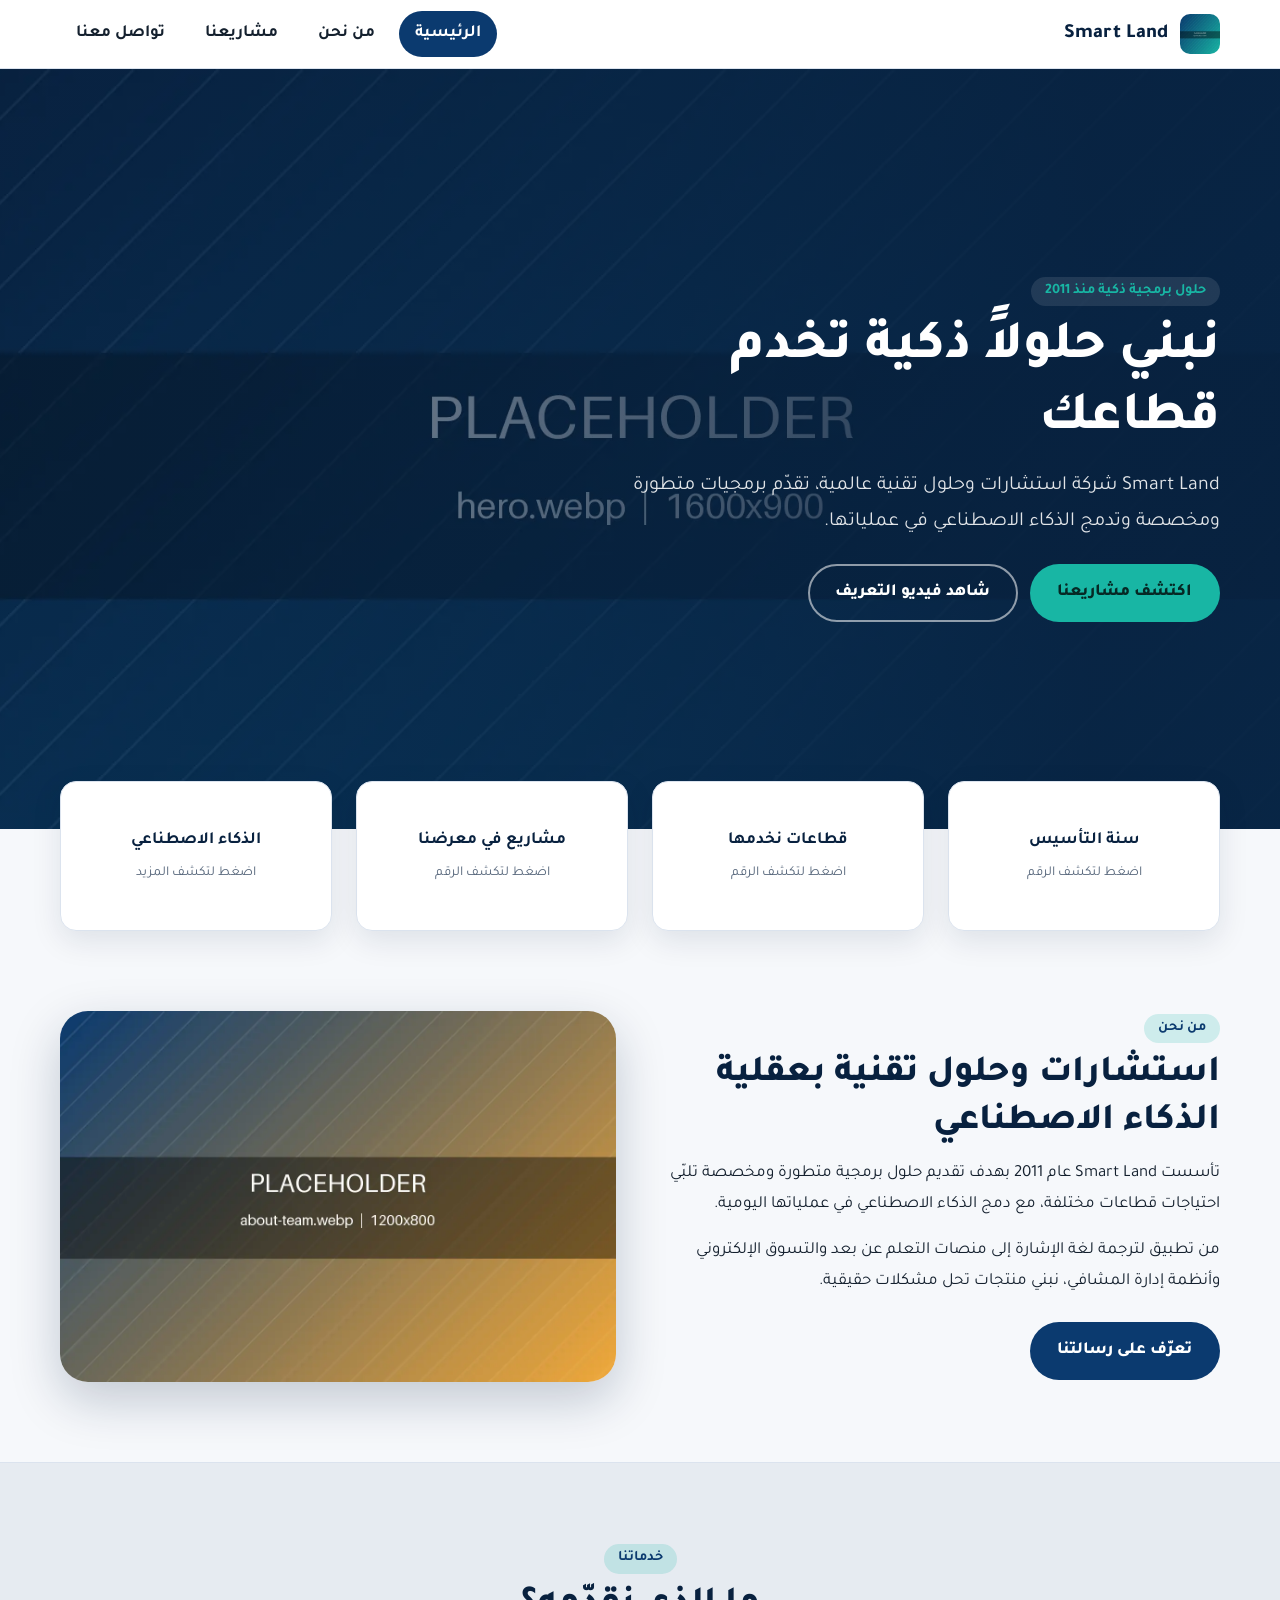
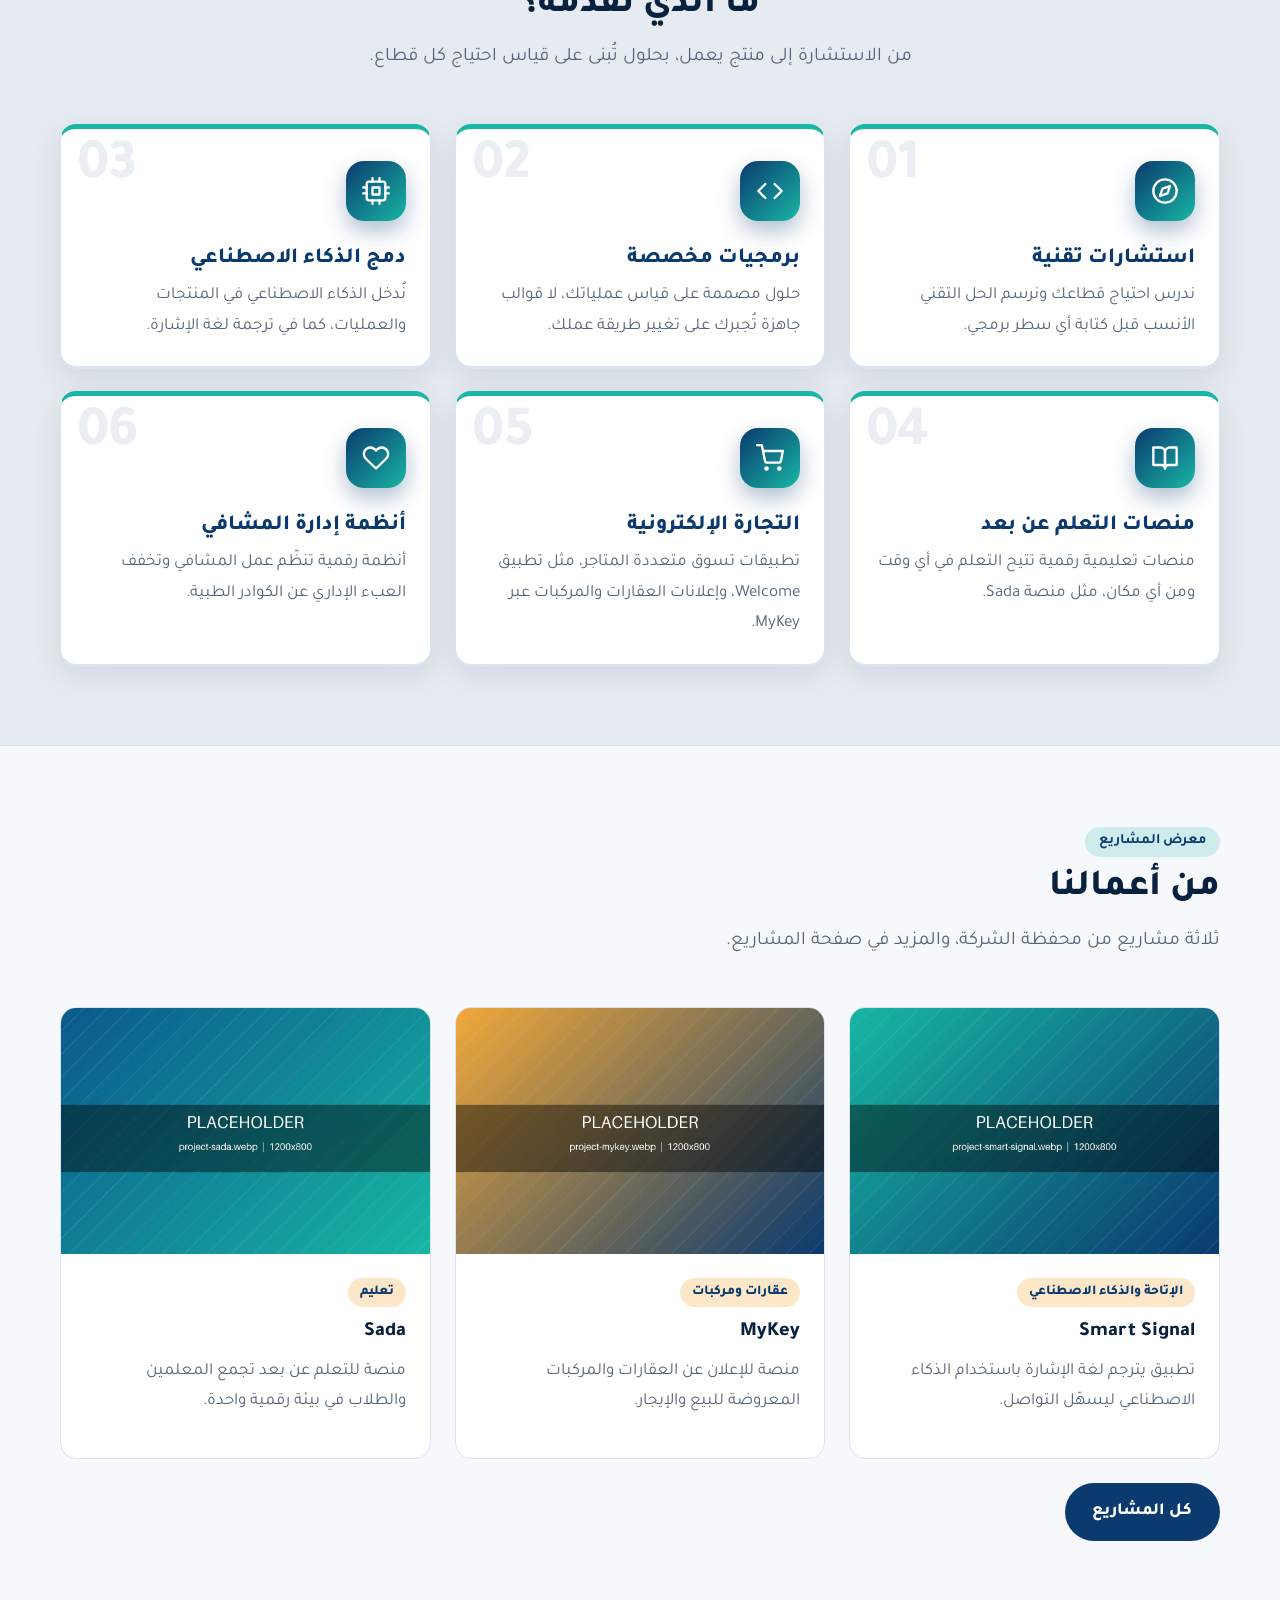
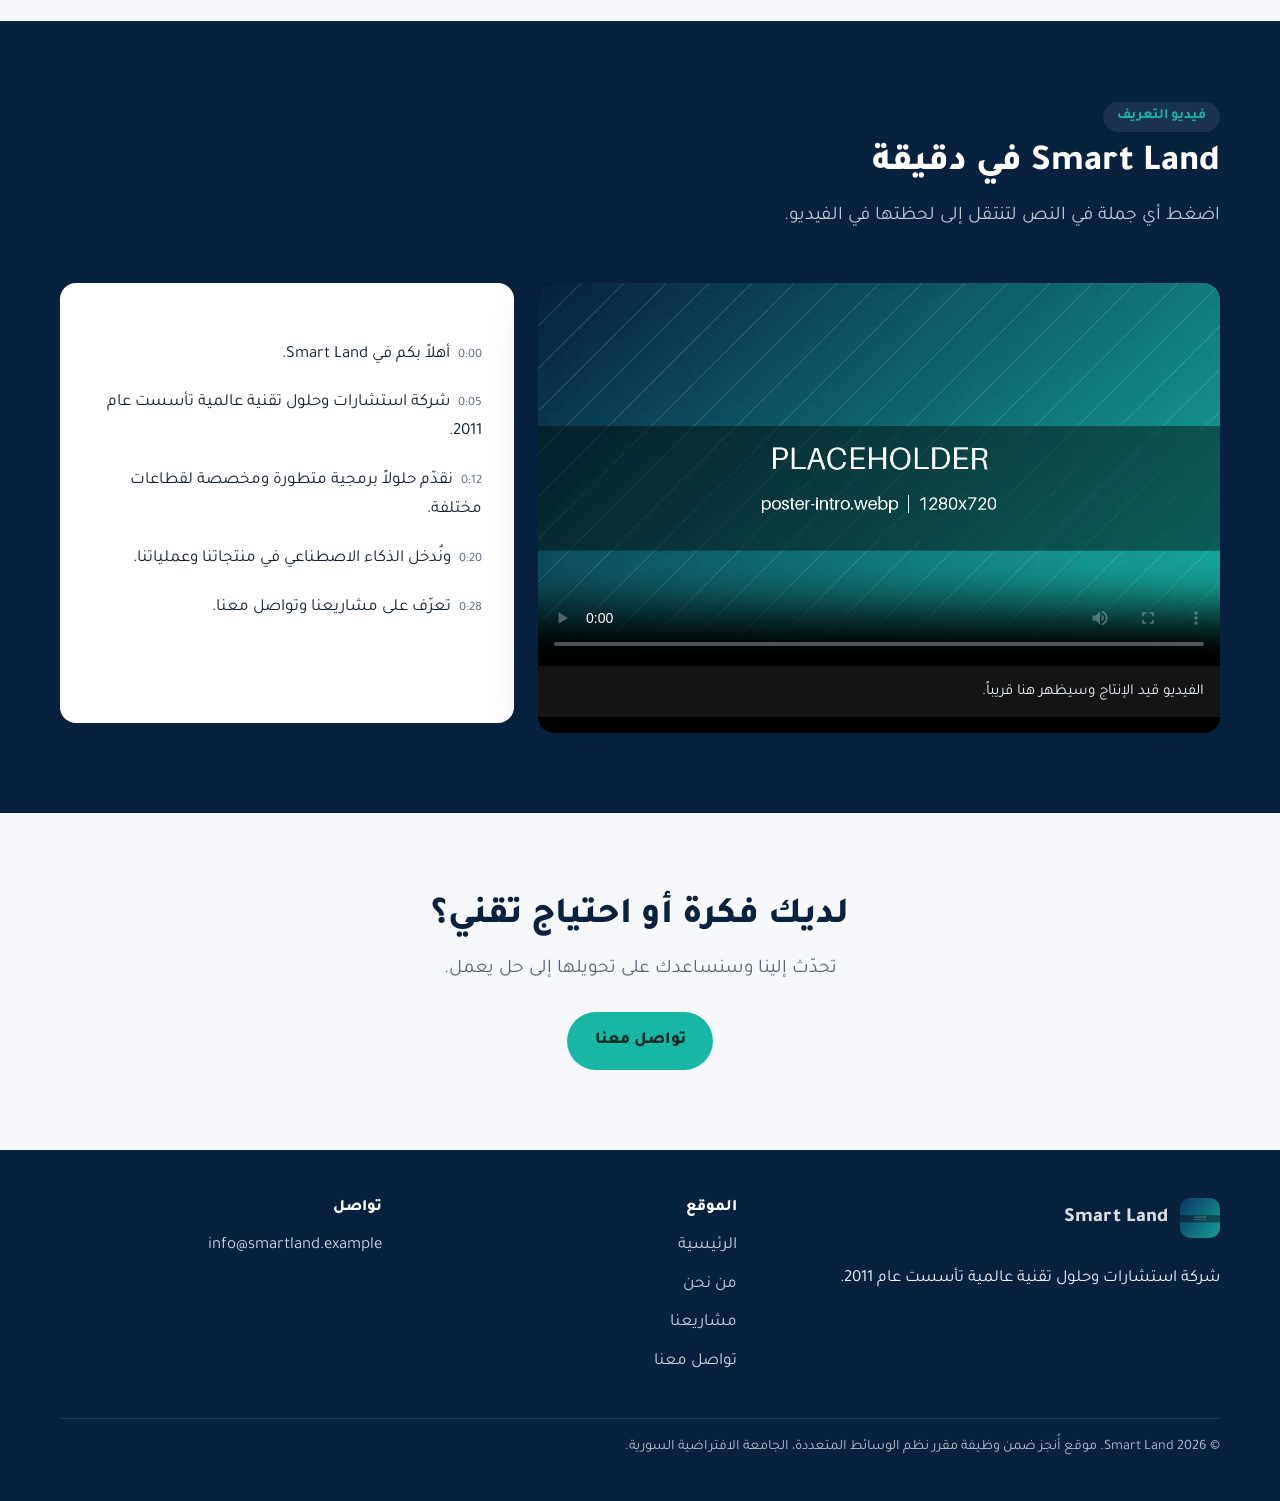
==== index.html @ 10cc29fd "tokens" ====
<!doctype html>
<html lang="ar" dir="rtl">
<head>
  <meta charset="utf-8">
  <meta name="viewport" content="width=device-width, initial-scale=1">
  <title>Smart Land | حلول برمجية ذكية</title>
  <meta name="description" content="Smart Land شركة استشارات وحلول تقنية عالمية تأسست عام 2011، تقدّم برمجيات مخصصة وتدمج الذكاء الاصطناعي في عملياتها.">
  <link rel="icon" type="image/webp" href="assets/images/favicon.webp">
  <link rel="preconnect" href="https://fonts.googleapis.com">
  <link rel="preconnect" href="https://fonts.gstatic.com" crossorigin>
  <link rel="stylesheet" href="https://fonts.googleapis.com/css2?family=Tajawal:wght@400;500;700;800&display=swap">
  <link rel="stylesheet" href="css/tokens.css">
  <link rel="stylesheet" href="css/base.css">
  <link rel="stylesheet" href="css/components.css">
  <script>document.documentElement.classList.add("js");</script>
  <!-- TODO[R1]: بعد الاستضافة أضف og:url (اختياري) بالرابط المطلق -->
</head>
<body>
  <!-- أيقونات (sprite) -->
  <svg width="0" height="0" style="position:absolute" aria-hidden="true" focusable="false">
    <symbol id="i-cpu" viewBox="0 0 24 24"><rect x="4" y="4" width="16" height="16" rx="2"/><rect x="9" y="9" width="6" height="6"/><path d="M9 1v3M15 1v3M9 20v3M15 20v3M20 9h3M20 14h3M1 9h3M1 14h3"/></symbol>
    <symbol id="i-code" viewBox="0 0 24 24"><polyline points="16 18 22 12 16 6"/><polyline points="8 6 2 12 8 18"/></symbol>
    <symbol id="i-heart" viewBox="0 0 24 24"><path d="M20.8 4.6a5.5 5.5 0 0 0-7.8 0L12 5.7l-1-1.1a5.5 5.5 0 0 0-7.8 7.8l1 1.1L12 21l7.8-7.5 1-1.1a5.5 5.5 0 0 0 0-7.8z"/></symbol>
    <symbol id="i-cart" viewBox="0 0 24 24"><circle cx="9" cy="21" r="1"/><circle cx="20" cy="21" r="1"/><path d="M1 1h4l2.7 13.4a2 2 0 0 0 2 1.6h9.7a2 2 0 0 0 2-1.6L23 6H6"/></symbol>
    <symbol id="i-book" viewBox="0 0 24 24"><path d="M2 3h6a4 4 0 0 1 4 4v14a3 3 0 0 0-3-3H2z"/><path d="M22 3h-6a4 4 0 0 0-4 4v14a3 3 0 0 1 3-3h7z"/></symbol>
    <symbol id="i-compass" viewBox="0 0 24 24"><circle cx="12" cy="12" r="10"/><polygon points="16.24 7.76 14.12 14.12 7.76 16.24 9.88 9.88 16.24 7.76"/></symbol>
  </svg>

  <a class="skip-link" href="#main">انتقل إلى المحتوى</a>

  <header class="site-header">
    <div class="container">
      <a class="brand" href="index.html">
        <img src="assets/images/logo-main.webp" width="40" height="40" alt="شعار Smart Land">
        <span>Smart Land</span>
      </a>
      <button class="nav-toggle" aria-expanded="false" aria-controls="site-nav" aria-label="القائمة">
        <span></span><span></span><span></span>
      </button>
      <nav class="nav" id="site-nav" aria-label="التنقل الرئيسي">
        <a href="index.html" aria-current="page">الرئيسية</a>
        <a href="about.html">من نحن</a>
        <a href="projects.html">مشاريعنا</a>
        <a href="contact.html">تواصل معنا</a>
      </nav>
    </div>
  </header>

  <main id="main">
    <!-- ========== الواجهة الرئيسية ========== -->
    <section class="hero">
      <!-- TODO[R4]: استبدل hero.webp بصورة معالجة (1600×900، ≤250KB) -->
      <img class="hero__bg" src="assets/images/hero.webp" width="1600" height="900" alt="" fetchpriority="high">
      <div class="container">
        <span class="eyebrow">حلول برمجية ذكية منذ 2011</span>
        <h1>نبني حلولاً ذكية تخدم قطاعك</h1>
        <p>Smart Land شركة استشارات وحلول تقنية عالمية، تقدّم برمجيات متطورة ومخصصة وتدمج الذكاء الاصطناعي في عملياتها.</p>
        <div class="btn-row">
          <a class="btn btn--primary" href="projects.html">اكتشف مشاريعنا</a>
          <a class="btn btn--ghost" href="#intro-video">شاهد فيديو التعريف</a>
        </div>
      </div>
    </section>

    <!-- ========== إحصاءات سريعة (كلها من نص الوظيفة) ========== -->
    <div class="container">
      <div class="stats reveal">
        <!-- كل مربع زر: الوجه الأمامي يعرض العنوان، والخلفي يعرض النتيجة. الضغط يقلبه (js/main.js + css/components.css) -->
        <button class="stat" type="button" aria-pressed="false">
          <span class="stat__inner">
            <span class="stat__face stat__face--front">
              <span class="stat__label">سنة التأسيس</span>
              <span class="stat__hint">اضغط لتكشف الرقم</span>
            </span>
            <span class="stat__face stat__face--back">
              <strong class="stat__value">2011</strong>
              <span class="stat__label">سنة التأسيس</span>
            </span>
          </span>
        </button>
        <button class="stat" type="button" aria-pressed="false">
          <span class="stat__inner">
            <span class="stat__face stat__face--front">
              <span class="stat__label">قطاعات نخدمها</span>
              <span class="stat__hint">اضغط لتكشف الرقم</span>
            </span>
            <span class="stat__face stat__face--back">
              <strong class="stat__value">5</strong>
              <span class="stat__label">قطاعات نخدمها</span>
            </span>
          </span>
        </button>
        <button class="stat" type="button" aria-pressed="false">
          <span class="stat__inner">
            <span class="stat__face stat__face--front">
              <span class="stat__label">مشاريع في معرضنا</span>
              <span class="stat__hint">اضغط لتكشف الرقم</span>
            </span>
            <span class="stat__face stat__face--back">
              <strong class="stat__value">5</strong>
              <span class="stat__label">مشاريع في معرضنا</span>
            </span>
          </span>
        </button>
        <button class="stat" type="button" aria-pressed="false">
          <span class="stat__inner">
            <span class="stat__face stat__face--front">
              <span class="stat__label">الذكاء الاصطناعي</span>
              <span class="stat__hint">اضغط لتكشف المزيد</span>
            </span>
            <span class="stat__face stat__face--back">
              <strong class="stat__value">AI</strong>
              <span class="stat__label">مدمج في عملياتنا</span>
            </span>
          </span>
        </button>
      </div>
    </div>

    <!-- ========== من نحن (مختصر) ========== -->
    <section class="section">
      <div class="container split">
        <div class="reveal">
          <span class="eyebrow">من نحن</span>
          <h2>استشارات وحلول تقنية بعقلية الذكاء الاصطناعي</h2>
          <!-- TODO[R7]: أعد صياغة الفقرة بنص موثَّق (يمكن توليده بالذكاء الاصطناعي مع تسجيله في docs/ai-log.md) -->
          <p>تأسست Smart Land عام 2011 بهدف تقديم حلول برمجية متطورة ومخصصة تلبّي احتياجات قطاعات مختلفة، مع دمج الذكاء الاصطناعي في عملياتها اليومية.</p>
          <p>من تطبيق لترجمة لغة الإشارة إلى منصات التعلم عن بعد والتسوق الإلكتروني وأنظمة إدارة المشافي، نبني منتجات تحل مشكلات حقيقية.</p>
          <div class="btn-row"><a class="btn btn--dark" href="about.html">تعرّف على رسالتنا</a></div>
        </div>
        <!-- TODO[R4]: صورة معالجة تعبّر عن الشركة والفريق -->
        <img class="reveal" src="assets/images/about-team.webp" width="1200" height="800" loading="lazy" alt="فريق Smart Land أثناء العمل على حلول برمجية">
      </div>
    </section>

    <!-- ========== الخدمات ========== -->
    <section class="section section--cards">
      <div class="container">
        <div class="section-head section-head--center reveal">
          <span class="eyebrow">خدماتنا</span>
          <h2>ما الذي نقدّمه؟</h2>
          <p class="lead">من الاستشارة إلى منتج يعمل، بحلول تُبنى على قياس احتياج كل قطاع.</p>
        </div>
        <!-- TODO[R7]: راجع نصوص الخدمات وأضف تفاصيل موثَّقة -->
        <div class="grid">
          <article class="card reveal">
            <span class="icon"><svg aria-hidden="true"><use href="#i-compass"/></svg></span>
            <h3>استشارات تقنية</h3>
            <p>ندرس احتياج قطاعك ونرسم الحل التقني الأنسب قبل كتابة أي سطر برمجي.</p>
          </article>
          <article class="card reveal">
            <span class="icon"><svg aria-hidden="true"><use href="#i-code"/></svg></span>
            <h3>برمجيات مخصصة</h3>
            <p>حلول مصممة على قياس عملياتك، لا قوالب جاهزة تُجبرك على تغيير طريقة عملك.</p>
          </article>
          <article class="card reveal">
            <span class="icon"><svg aria-hidden="true"><use href="#i-cpu"/></svg></span>
            <h3>دمج الذكاء الاصطناعي</h3>
            <p>نُدخل الذكاء الاصطناعي في المنتجات والعمليات، كما في ترجمة لغة الإشارة.</p>
          </article>
          <article class="card reveal">
            <span class="icon"><svg aria-hidden="true"><use href="#i-book"/></svg></span>
            <h3>منصات التعلم عن بعد</h3>
            <p>منصات تعليمية رقمية تتيح التعلم في أي وقت ومن أي مكان، مثل منصة Sada.</p>
          </article>
          <article class="card reveal">
            <span class="icon"><svg aria-hidden="true"><use href="#i-cart"/></svg></span>
            <h3>التجارة الإلكترونية</h3>
            <p>تطبيقات تسوق متعددة المتاجر، مثل تطبيق Welcome، وإعلانات العقارات والمركبات عبر MyKey.</p>
          </article>
          <article class="card reveal">
            <span class="icon"><svg aria-hidden="true"><use href="#i-heart"/></svg></span>
            <h3>أنظمة إدارة المشافي</h3>
            <p>أنظمة رقمية تنظّم عمل المشافي وتخفف العبء الإداري عن الكوادر الطبية.</p>
          </article>
        </div>
      </div>
    </section>

    <!-- ========== مشاريع مختارة ========== -->
    <section class="section">
      <div class="container">
        <div class="section-head reveal">
          <span class="eyebrow">معرض المشاريع</span>
          <h2>من أعمالنا</h2>
          <p class="lead">ثلاثة مشاريع من محفظة الشركة، والمزيد في صفحة المشاريع.</p>
        </div>
        <div class="grid">
          <!-- TODO[R4]: صور المشاريع الثلاث (نفس الأسماء، WEBP) -->
          <article class="project reveal">
            <img src="assets/images/project-smart-signal.webp" width="1200" height="800" loading="lazy" alt="واجهة تطبيق Smart Signal لترجمة لغة الإشارة">
            <div class="project__body">
              <span class="tag">الإتاحة والذكاء الاصطناعي</span>
              <h3>Smart Signal</h3>
              <p>تطبيق يترجم لغة الإشارة باستخدام الذكاء الاصطناعي ليسهّل التواصل.</p>
            </div>
          </article>
          <article class="project reveal">
            <img src="assets/images/project-mykey.webp" width="1200" height="800" loading="lazy" alt="واجهة منصة MyKey للإعلان عن العقارات والمركبات">
            <div class="project__body">
              <span class="tag">عقارات ومركبات</span>
              <h3>MyKey</h3>
              <p>منصة للإعلان عن العقارات والمركبات المعروضة للبيع والإيجار.</p>
            </div>
          </article>
          <article class="project reveal">
            <img src="assets/images/project-sada.webp" width="1200" height="800" loading="lazy" alt="واجهة منصة Sada للتعلم عن بعد">
            <div class="project__body">
              <span class="tag">تعليم</span>
              <h3>Sada</h3>
              <p>منصة للتعلم عن بعد تجمع المعلمين والطلاب في بيئة رقمية واحدة.</p>
            </div>
          </article>
        </div>
        <div class="btn-row"><a class="btn btn--dark" href="projects.html">كل المشاريع</a></div>
      </div>
    </section>

    <!-- ========== فيديو التعريف + نص متزامن ========== -->
    <section class="section section--dark" id="intro-video">
      <div class="container">
        <div class="section-head reveal">
          <span class="eyebrow">فيديو التعريف</span>
          <h2>Smart Land في دقيقة</h2>
          <p class="lead">اضغط أي جملة في النص لتنتقل إلى لحظتها في الفيديو.</p>
        </div>
        <!-- TODO[R5]: assets/video/intro.mp4 + assets/video/intro.ar.vtt + poster-intro.webp -->
        <div class="video-block" data-video-block>
          <div class="video-player">
            <video controls preload="metadata" playsinline poster="assets/images/poster-intro.webp">
              <source src="assets/video/intro.mp4" type="video/mp4">
              <track kind="subtitles" src="assets/video/intro.ar.vtt" srclang="ar" label="العربية" default>
              متصفحك لا يدعم تشغيل الفيديو.
            </video>
            <p class="video-fallback" hidden>الفيديو قيد الإنتاج وسيظهر هنا قريباً.</p>
          </div>
          <aside class="transcript" aria-label="النص المرافق للفيديو">
            <h3>النص المرافق</h3>
            <ol data-transcript><li><button type="button" disabled>سيظهر النص هنا مع تشغيل الفيديو.</button></li></ol>
          </aside>
        </div>
      </div>
    </section>

    <!-- ========== دعوة للتواصل ========== -->
    <section class="section cta">
      <div class="container reveal">
        <h2>لديك فكرة أو احتياج تقني؟</h2>
        <p class="lead">تحدّث إلينا وسنساعدك على تحويلها إلى حل يعمل.</p>
        <div class="btn-row"><a class="btn btn--primary" href="contact.html">تواصل معنا</a></div>
      </div>
    </section>
  </main>

  <footer class="site-footer">
    <div class="container">
      <div class="footer-grid">
        <div>
          <a class="brand" href="index.html"><img src="assets/images/logo-main.webp" width="40" height="40" alt="" ><span>Smart Land</span></a>
          <p>شركة استشارات وحلول تقنية عالمية تأسست عام 2011.</p>
        </div>
        <nav aria-label="روابط التذييل">
          <h3>الموقع</h3>
          <ul>
            <li><a href="index.html">الرئيسية</a></li>
            <li><a href="about.html">من نحن</a></li>
            <li><a href="projects.html">مشاريعنا</a></li>
            <li><a href="contact.html">تواصل معنا</a></li>
          </ul>
        </nav>
        <div>
          <h3>تواصل</h3>
          <!-- TODO[R7]: ضع بيانات التواصل الرسمية للشركة بدل القيمة المؤقتة -->
          <ul><li><a href="mailto:info@smartland.example">info@smartland.example</a></li></ul>
        </div>
      </div>
      <p class="footer-note">© <span data-year>2026</span> Smart Land. موقع أُنجز ضمن وظيفة مقرر نظم الوسائط المتعددة، الجامعة الافتراضية السورية.</p>
    </div>
  </footer>

  <script src="js/main.js" defer></script>
  <script src="js/video-sync.js" defer></script>
</body>
</html>
---- css/tokens.css ----
/* ==========================================================================
   tokens.css — هوية Smart Land (المتغيرات فقط)
   TODO[R3]: استبدل القيم أدناه بقيم دليل الهوية المعتمد. لا تغيّر أسماء المتغيرات.
   باقي ملفات CSS تقرأ من هنا فقط، فتغيير هذا الملف يغيّر مظهر الموقع كله.
   ========================================================================== */

:root {
  /* الألوان (قيم مؤقتة حتى اعتماد الهوية) */
  --color-primary: #0b3a6f;
  --color-primary-contrast: #ffffff;
  --color-accent: #18b6a4;
  --color-accent-contrast: #062925;
  --color-highlight: #f2a93b;

  --color-bg: #f6f8fb;
  --color-surface: #ffffff;
  --color-dark: #08213f;
  --color-dark-contrast: #eaf1fa;

  --color-text: #14202e;
  --color-text-muted: #55657a;
  --color-border: #dbe3ee;

  /* الخطوط (Tajawal تُحمَّل من Google Fonts في رأس كل صفحة) */
  --font-body: "Tajawal", "Segoe UI", Tahoma, Arial, sans-serif;
  --font-display: "Tajawal", "Segoe UI", Tahoma, Arial, sans-serif;

  /* الأشكال */
  --radius-sm: 8px;
  --radius: 16px;
  --radius-lg: 28px;
  --shadow: 0 10px 30px rgba(8, 33, 63, 0.10);
  --shadow-strong: 0 18px 50px rgba(8, 33, 63, 0.22);

  /* المسافات والعرض */
  --space-1: 0.25rem;
  --space-2: 0.5rem;
  --space-3: 0.75rem;
  --space-4: 1rem;
  --space-5: 1.5rem;
  --space-6: 2rem;
  --space-7: 3rem;
  --space-8: 5rem;
  --container: 1160px;
  --gutter: 20px;

  /* الحركة */
  --ease: cubic-bezier(0.2, 0.7, 0.2, 1);
  --dur: 0.5s;
}
---- css/base.css ----
/* base.css — إعادة ضبط، طباعة، تخطيط عام (RTL أولاً) */

*,
*::before,
*::after {
  box-sizing: border-box;
}

html {
  -webkit-text-size-adjust: 100%;
  scroll-behavior: smooth;
  scroll-padding-top: 84px; /* ارتفاع الهيدر الثابت */
}

body {
  margin: 0;
  font-family: var(--font-body);
  font-size: 1.0625rem;
  line-height: 1.8;
  color: var(--color-text);
  background: var(--color-bg);
  text-rendering: optimizeLegibility;
}

img,
video {
  display: block;
  max-width: 100%;
  height: auto;
}

h1,
h2,
h3,
h4 {
  margin: 0 0 var(--space-3);
  font-family: var(--font-display);
  font-weight: 800;
  line-height: 1.3;
  color: var(--color-dark);
}

h1 { font-size: clamp(2rem, 5vw, 3.4rem); }
h2 { font-size: clamp(1.6rem, 3.4vw, 2.3rem); }
h3 { font-size: 1.25rem; }

p { margin: 0 0 var(--space-4); }

a {
  color: var(--color-primary);
  text-decoration-thickness: 1px;
  text-underline-offset: 3px;
}

ul,
ol { margin: 0; padding: 0; list-style: none; }

button,
input,
textarea,
select { font: inherit; color: inherit; }

:focus-visible {
  outline: 3px solid var(--color-highlight);
  outline-offset: 3px;
  border-radius: 4px;
}

.container {
  width: min(100% - 2 * var(--gutter), var(--container));
  margin-inline: auto;
}

.section { padding-block: var(--space-8); }
.section--alt { background: var(--color-surface); }
.section--dark {
  background: var(--color-dark);
  color: var(--color-dark-contrast);
}
.section--dark h2,
.section--dark h3 { color: #fff; }

.section-head {
  max-width: 680px;
  margin-bottom: var(--space-7);
}
.section-head--center { margin-inline: auto; text-align: center; }

.eyebrow {
  display: inline-block;
  margin-bottom: var(--space-2);
  padding: 2px 14px;
  font-size: 0.9rem;
  font-weight: 700;
  color: var(--color-primary);
  background: color-mix(in srgb, var(--color-accent) 18%, transparent);
  border-radius: 999px;
}
.section--dark .eyebrow { color: var(--color-accent); background: rgba(255, 255, 255, 0.08); }

.lead { font-size: 1.2rem; color: var(--color-text-muted); }
.section--dark .lead { color: color-mix(in srgb, var(--color-dark-contrast) 80%, transparent); }

.visually-hidden {
  position: absolute !important;
  width: 1px;
  height: 1px;
  margin: -1px;
  padding: 0;
  overflow: hidden;
  clip: rect(0, 0, 0, 0);
  white-space: nowrap;
  border: 0;
}

.skip-link {
  position: absolute;
  inset-block-start: -60px;
  inset-inline-start: var(--gutter);
  z-index: 200;
  padding: var(--space-2) var(--space-4);
  color: #fff;
  background: var(--color-primary);
  border-radius: var(--radius-sm);
}
.skip-link:focus { inset-block-start: var(--space-3); }

/* ظهور تدريجي عند التمرير (يُفعَّل بالجافاسكربت فقط، فلا يختفي المحتوى بدونها) */
.js .reveal {
  opacity: 0;
  transform: translateY(24px);
  transition: opacity var(--dur) var(--ease), transform var(--dur) var(--ease);
}
.js .reveal.is-visible { opacity: 1; transform: none; }

@media (prefers-reduced-motion: reduce) {
  html { scroll-behavior: auto; }
  .js .reveal { opacity: 1; transform: none; transition: none; }
  * { animation-duration: 0.01ms !important; transition-duration: 0.01ms !important; }
}
---- css/components.css ----
/* components.css — مكوّنات الواجهة. لا ألوان صريحة هنا: كلها من tokens.css */

/* ---------- الهيدر والتنقل ---------- */
.site-header {
  position: sticky;
  inset-block-start: 0;
  z-index: 100;
  background: color-mix(in srgb, var(--color-surface) 92%, transparent);
  backdrop-filter: blur(10px);
  border-block-end: 1px solid var(--color-border);
}
.site-header .container {
  display: flex;
  align-items: center;
  justify-content: space-between;
  gap: var(--space-4);
  min-height: 68px;
}
.brand {
  display: inline-flex;
  align-items: center;
  gap: var(--space-3);
  font-weight: 800;
  font-size: 1.25rem;
  color: var(--color-dark);
  text-decoration: none;
}
.brand img { width: 40px; height: 40px; border-radius: 10px; }

.nav-toggle {
  display: none;
  padding: var(--space-2) var(--space-3);
  background: none;
  border: 1px solid var(--color-border);
  border-radius: var(--radius-sm);
  cursor: pointer;
}
.nav-toggle span {
  display: block;
  width: 22px;
  height: 2px;
  margin-block: 5px;
  background: var(--color-dark);
}
.nav { display: flex; align-items: center; gap: var(--space-2); }
.nav a {
  padding: var(--space-2) var(--space-4);
  font-weight: 700;
  color: var(--color-text);
  text-decoration: none;
  border-radius: 999px;
  transition: background 0.2s, color 0.2s;
}
.nav a:hover { background: color-mix(in srgb, var(--color-accent) 16%, transparent); }
.nav a[aria-current="page"] { color: var(--color-primary-contrast); background: var(--color-primary); }

@media (max-width: 820px) {
  .nav-toggle { display: block; }
  .nav {
    position: absolute;
    inset-inline: 0;
    inset-block-start: 100%;
    flex-direction: column;
    align-items: stretch;
    padding: var(--space-3) var(--gutter) var(--space-5);
    background: var(--color-surface);
    border-block-end: 1px solid var(--color-border);
    box-shadow: var(--shadow);
    display: none;
  }
  .nav.is-open { display: flex; }
  .nav a { padding: var(--space-3) var(--space-4); }
}

/* ---------- الأزرار ---------- */
.btn {
  display: inline-flex;
  align-items: center;
  justify-content: center;
  gap: var(--space-2);
  padding: 0.75rem 1.6rem;
  font-weight: 800;
  text-decoration: none;
  border: 2px solid transparent;
  border-radius: 999px;
  cursor: pointer;
  transition: transform 0.2s var(--ease), box-shadow 0.2s, background 0.2s;
}
.btn:hover { transform: translateY(-2px); box-shadow: var(--shadow); }
.btn--primary { color: var(--color-accent-contrast); background: var(--color-accent); }
.btn--ghost { color: #fff; border-color: rgba(255, 255, 255, 0.55); background: transparent; }
.btn--ghost:hover { background: rgba(255, 255, 255, 0.12); }
.btn--dark { color: var(--color-primary-contrast); background: var(--color-primary); }
.btn-row { display: flex; flex-wrap: wrap; gap: var(--space-3); margin-block-start: var(--space-5); }

/* ---------- الواجهة الرئيسية (hero) ---------- */
.hero {
  position: relative;
  display: grid;
  align-items: center;
  min-height: min(88vh, 760px);
  color: #fff;
  background: var(--color-dark);
  overflow: hidden;
  isolation: isolate;
}
.hero__bg {
  position: absolute;
  inset: 0;
  z-index: -2;
  width: 100%;
  height: 100%;
  object-fit: cover;
}
.hero::after {
  content: "";
  position: absolute;
  inset: 0;
  z-index: -1;
  background: linear-gradient(
    270deg,
    color-mix(in srgb, var(--color-dark) 92%, transparent) 15%,
    color-mix(in srgb, var(--color-dark) 45%, transparent) 100%
  );
}
.hero .container { padding-block: var(--space-8); }
.hero h1 { max-width: 16ch; color: #fff; }
.hero p { max-width: 54ch; font-size: 1.25rem; color: color-mix(in srgb, #fff 88%, transparent); }
.hero .eyebrow { color: var(--color-accent); background: rgba(255, 255, 255, 0.1); }

.page-hero {
  padding-block: var(--space-8) var(--space-7);
  color: #fff;
  background: linear-gradient(135deg, var(--color-dark), var(--color-primary));
}
.page-hero h1 { color: #fff; margin-bottom: var(--space-3); }
.page-hero p { max-width: 60ch; margin: 0; font-size: 1.2rem; color: color-mix(in srgb, #fff 85%, transparent); }

/* ---------- الإحصاءات ---------- */
.stats {
  display: grid;
  grid-template-columns: repeat(auto-fit, minmax(200px, 1fr));
  gap: var(--space-5);
  margin-block-start: calc(var(--space-7) * -1);
  position: relative;
  z-index: 2;
}
/* المربع = زر. perspective هنا تعطي عمقاً ثلاثي الأبعاد للقلب */
.stat {
  display: block;
  padding: 0;
  font: inherit;
  text-align: center;
  color: inherit;
  background: none;
  border: 0;
  border-radius: var(--radius);
  cursor: pointer;
  perspective: 900px;
}
/* هذا العنصر هو الذي يدور (الكلاس flip-diagonal-2-tl يُضاف عليه من main.js) */
.stat__inner {
  position: relative;
  display: block;
  min-height: 150px;
  transform-style: preserve-3d;
}
.stat__face {
  position: absolute;
  inset: 0;
  display: flex;
  flex-direction: column;
  align-items: center;
  justify-content: center;
  gap: var(--space-1);
  padding: var(--space-4);
  background: var(--color-surface);
  border: 1px solid var(--color-border);
  border-radius: var(--radius);
  box-shadow: var(--shadow);
  -webkit-backface-visibility: hidden;
          backface-visibility: hidden;
}
/* الوجه الخلفي مقلوب مسبقاً حول المحور نفسه، فيظهر مستقيماً بعد القلب */
.stat__face--back {
  color: var(--color-primary-contrast);
  background: var(--color-primary);
  border-color: var(--color-primary);
  -webkit-transform: rotate3d(-1, 1, 0, 180deg);
          transform: rotate3d(-1, 1, 0, 180deg);
}
.stat__label { font-weight: 700; color: var(--color-dark); }
.stat__hint { font-size: 0.85rem; color: var(--color-text-muted); }
.stat__value {
  font-size: 2.6rem;
  line-height: 1.2;
  color: var(--color-primary-contrast);
}
.stat__face--back .stat__label { color: color-mix(in srgb, var(--color-primary-contrast) 85%, transparent); }
.stat:hover .stat__face--front { border-color: var(--color-accent); }

/* ----------------------------------------------
 * انيمشن القلب: Animista (flip-diagonal-2-tl)
 * Licensed under FreeBSD License. http://animista.net/license
 * ---------------------------------------------- */
.flip-diagonal-2-tl {
	-webkit-animation: flip-diagonal-2-tl 0.4s cubic-bezier(0.455, 0.030, 0.515, 0.955) both;
	        animation: flip-diagonal-2-tl 0.4s cubic-bezier(0.455, 0.030, 0.515, 0.955) both;
}
@-webkit-keyframes flip-diagonal-2-tl {
  0% {
    -webkit-transform: rotate3d(-1, 1, 0, 0deg);
            transform: rotate3d(-1, 1, 0, 0deg);
  }
  100% {
    -webkit-transform: rotate3d(-1, 1, 0, -180deg);
            transform: rotate3d(-1, 1, 0, -180deg);
  }
}
@keyframes flip-diagonal-2-tl {
  0% {
    -webkit-transform: rotate3d(-1, 1, 0, 0deg);
            transform: rotate3d(-1, 1, 0, 0deg);
  }
  100% {
    -webkit-transform: rotate3d(-1, 1, 0, -180deg);
            transform: rotate3d(-1, 1, 0, -180deg);
  }
}

/* القلب العكسي (إضافتنا): يعيد المربع إلى وجهه الأمامي عند الضغط مرة ثانية */
.flip-diagonal-2-tl-back {
	-webkit-animation: flip-diagonal-2-tl-back 0.4s cubic-bezier(0.455, 0.030, 0.515, 0.955) both;
	        animation: flip-diagonal-2-tl-back 0.4s cubic-bezier(0.455, 0.030, 0.515, 0.955) both;
}
@-webkit-keyframes flip-diagonal-2-tl-back {
  0% {
    -webkit-transform: rotate3d(-1, 1, 0, -180deg);
            transform: rotate3d(-1, 1, 0, -180deg);
  }
  100% {
    -webkit-transform: rotate3d(-1, 1, 0, 0deg);
            transform: rotate3d(-1, 1, 0, 0deg);
  }
}
@keyframes flip-diagonal-2-tl-back {
  0% {
    -webkit-transform: rotate3d(-1, 1, 0, -180deg);
            transform: rotate3d(-1, 1, 0, -180deg);
  }
  100% {
    -webkit-transform: rotate3d(-1, 1, 0, 0deg);
            transform: rotate3d(-1, 1, 0, 0deg);
  }
}

/* ---------- البطاقات ---------- */
.grid {
  display: grid;
  grid-template-columns: repeat(auto-fill, minmax(280px, 1fr));
  gap: var(--space-5);
}
.card {
  display: flex;
  flex-direction: column;
  padding: var(--space-5);
  background: var(--color-surface);
  border: 1px solid var(--color-border);
  border-radius: var(--radius);
  transition: transform 0.25s var(--ease), box-shadow 0.25s;
}
.card:hover { transform: translateY(-4px); box-shadow: var(--shadow); }
.card p { margin: 0; color: var(--color-text-muted); }
.card h2,
.project__body h2 { font-size: 1.35rem; }
.section--alt .card { background: var(--color-bg); }

.icon {
  display: grid;
  place-items: center;
  width: 52px;
  height: 52px;
  margin-bottom: var(--space-4);
  color: var(--color-primary);
  background: color-mix(in srgb, var(--color-accent) 20%, transparent);
  border-radius: 14px;
}
.icon svg {
  width: 26px;
  height: 26px;
  fill: none;
  stroke: currentColor;
  stroke-width: 2;
  stroke-linecap: round;
  stroke-linejoin: round;
}

.split {
  display: grid;
  grid-template-columns: 1fr 1fr;
  gap: var(--space-7);
  align-items: center;
}
.split img { width: 100%; border-radius: var(--radius-lg); box-shadow: var(--shadow-strong); }
@media (max-width: 820px) { .split { grid-template-columns: 1fr; gap: var(--space-5); } }

.steps { counter-reset: step; display: grid; gap: var(--space-4); }
.steps li {
  counter-increment: step;
  display: grid;
  grid-template-columns: 48px 1fr;
  gap: var(--space-4);
  align-items: start;
}
.steps li::before {
  content: counter(step);
  display: grid;
  place-items: center;
  width: 48px;
  height: 48px;
  font-weight: 800;
  color: var(--color-primary-contrast);
  background: var(--color-primary);
  border-radius: 50%;
}
.steps strong { display: block; color: var(--color-dark); }

/* ---------- المشاريع ---------- */
.filters { display: flex; flex-wrap: wrap; gap: var(--space-2); margin-bottom: var(--space-6); }
.filter-btn {
  padding: var(--space-2) var(--space-4);
  font-weight: 700;
  background: var(--color-surface);
  border: 1px solid var(--color-border);
  border-radius: 999px;
  cursor: pointer;
}
.filter-btn[aria-pressed="true"] {
  color: var(--color-primary-contrast);
  background: var(--color-primary);
  border-color: var(--color-primary);
}

.project {
  display: flex;
  flex-direction: column;
  overflow: hidden;
  background: var(--color-surface);
  border: 1px solid var(--color-border);
  border-radius: var(--radius);
  transition: transform 0.25s var(--ease), box-shadow 0.25s;
}
.project:hover { transform: translateY(-4px); box-shadow: var(--shadow-strong); }
.project[hidden] { display: none; }
.project > img { width: 100%; aspect-ratio: 3 / 2; object-fit: cover; }
.project__media {
  position: relative;
  padding: 0;
  border: 0;
  background: none;
  cursor: zoom-in;
  overflow: hidden;
}
.project__media img {
  width: 100%;
  aspect-ratio: 3 / 2;
  object-fit: cover;
  transition: transform 0.6s var(--ease);
}
.project:hover .project__media img { transform: scale(1.06); }
.project__body { display: flex; flex: 1; flex-direction: column; padding: var(--space-5); }
.project__body p { color: var(--color-text-muted); }
.tag {
  align-self: flex-start;
  margin-bottom: var(--space-3);
  padding: 2px 12px;
  font-size: 0.85rem;
  font-weight: 800;
  color: var(--color-primary);
  background: color-mix(in srgb, var(--color-highlight) 28%, transparent);
  border-radius: 999px;
}

/* ---------- الفيديو + النص المتزامن ---------- */
.video-block {
  display: grid;
  grid-template-columns: 1.5fr 1fr;
  gap: var(--space-5);
  align-items: stretch;
}
@media (max-width: 900px) { .video-block { grid-template-columns: 1fr; } }

.video-player {
  position: relative;
  overflow: hidden;
  background: #000;
  border-radius: var(--radius);
  box-shadow: var(--shadow-strong);
}
.video-player video { width: 100%; aspect-ratio: 16 / 9; background: #000; }
.video-fallback {
  padding: var(--space-3) var(--space-4);
  font-size: 0.95rem;
  color: var(--color-dark-contrast);
  background: rgba(255, 255, 255, 0.08);
}
.video-fallback[hidden] { display: none; }

.transcript {
  display: flex;
  flex-direction: column;
  min-height: 0;
  max-height: 440px;
  padding: var(--space-4);
  color: var(--color-text);
  background: var(--color-surface);
  border-radius: var(--radius);
}
.transcript h3 { margin-bottom: var(--space-3); font-size: 1.05rem; }
.transcript ol {
  position: relative; /* كي تحسب offsetTop داخل القائمة نفسها (video-sync.js) */
  flex: 1;
  min-height: 0;
  overflow-y: auto;
  display: grid;
  align-content: start;
  gap: var(--space-1);
}
.transcript button {
  display: block;
  width: 100%;
  padding: var(--space-2) var(--space-3);
  text-align: start;
  line-height: 1.7;
  background: none;
  border: 0;
  border-inline-start: 4px solid transparent;
  border-radius: var(--radius-sm);
  cursor: pointer;
  transition: background 0.2s;
}
.transcript button:hover { background: var(--color-bg); }
.transcript .is-active button {
  font-weight: 800;
  background: color-mix(in srgb, var(--color-accent) 18%, transparent);
  border-inline-start-color: var(--color-accent);
}
.transcript time { margin-inline-end: var(--space-2); font-size: 0.8rem; color: var(--color-text-muted); }

/* ---------- Lightbox ---------- */
dialog.lightbox {
  width: min(94vw, 1100px);
  max-height: 92vh;
  padding: 0;
  overflow: hidden;
  color: #fff;
  background: var(--color-dark);
  border: 0;
  border-radius: var(--radius);
}
dialog.lightbox::backdrop { background: rgba(4, 12, 24, 0.82); }
dialog.lightbox img { width: 100%; max-height: 80vh; object-fit: contain; }
dialog.lightbox p { margin: 0; padding: var(--space-3) var(--space-5); }
.lightbox__close {
  position: absolute;
  inset-block-start: var(--space-3);
  inset-inline-end: var(--space-3);
  width: 42px;
  height: 42px;
  font-size: 1.5rem;
  line-height: 1;
  color: #fff;
  background: rgba(0, 0, 0, 0.55);
  border: 0;
  border-radius: 50%;
  cursor: pointer;
}

/* ---------- التواصل ---------- */
.contact-grid { display: grid; grid-template-columns: 1fr 1.2fr; gap: var(--space-6); align-items: start; }
@media (max-width: 820px) { .contact-grid { grid-template-columns: 1fr; } }
.contact-list { display: grid; gap: var(--space-4); }
.contact-list li { display: flex; gap: var(--space-4); align-items: flex-start; }
.contact-list .icon { flex: none; margin: 0; }
.contact-list strong { display: block; color: var(--color-dark); }

.form { display: grid; gap: var(--space-4); padding: var(--space-6); background: var(--color-surface); border: 1px solid var(--color-border); border-radius: var(--radius); box-shadow: var(--shadow); }
.form label { display: grid; gap: var(--space-2); font-weight: 700; }
.form input,
.form textarea {
  padding: 0.75rem 1rem;
  background: var(--color-bg);
  border: 1px solid var(--color-border);
  border-radius: var(--radius-sm);
}
.form input:focus,
.form textarea:focus { outline: 3px solid color-mix(in srgb, var(--color-accent) 50%, transparent); border-color: var(--color-accent); }
.form textarea { min-height: 150px; resize: vertical; }

/* ---------- دعوة للتواصل + التذييل ---------- */
.cta { text-align: center; }
.cta p { max-width: 52ch; margin-inline: auto; }
.cta .btn-row { justify-content: center; }

.site-footer {
  padding-block: var(--space-7) var(--space-5);
  color: var(--color-dark-contrast);
  background: var(--color-dark);
}
.site-footer .brand { color: #fff; }
.footer-grid { display: grid; grid-template-columns: 1.4fr 1fr 1fr; gap: var(--space-6); }
@media (max-width: 820px) { .footer-grid { grid-template-columns: 1fr; } }
.site-footer h3 { font-size: 1rem; color: #fff; }
.site-footer .brand + p { margin-block-start: var(--space-3); }
.site-footer a { color: var(--color-dark-contrast); text-decoration: none; opacity: 0.85; }
.site-footer a:hover { opacity: 1; text-decoration: underline; }
.site-footer li { margin-bottom: var(--space-2); }
.footer-note {
  margin-block-start: var(--space-6);
  padding-block-start: var(--space-4);
  font-size: 0.9rem;
  border-block-start: 1px solid rgba(255, 255, 255, 0.14);
  opacity: 0.75;
}

/* ============================================================
   بطاقات الأقسام (الخدمات في الرئيسية، الرسالة في من نحن، قصص النجاح
   في المشاريع) — بطاقات فاتحة بشريط ملوّن وأيقونة متدرّجة، وتمتلئ
   بلون الهوية عند المرور. تُفعَّل بإضافة .section--cards إلى القسم.
   كل الألوان من tokens.css فقط.
   ============================================================ */
/* شريط بلون أغمق قليلاً من الصفحة ليفصل القسم عمّا قبله وبعده وتبرز البطاقات البيضاء */
.section--cards {
  background: color-mix(in srgb, var(--color-primary) 7%, var(--color-bg));
  border-block: 1px solid var(--color-border);
}
.section--cards .grid { counter-reset: cardnum; }

.section--cards .card {
  position: relative;
  isolation: isolate;
  overflow: hidden;
  counter-increment: cardnum;
  padding: var(--space-6) var(--space-5) var(--space-5);
  background: var(--color-surface);
  border-color: var(--color-border);
  border-block-start: 5px solid var(--color-accent);
  box-shadow: 0 2px 0 var(--color-border), var(--shadow);
  transition:
    opacity var(--dur) var(--ease),
    transform 0.35s var(--ease),
    box-shadow 0.35s var(--ease),
    border-color 0.35s var(--ease);
}
.section--cards .card:hover {
  transform: translateY(-8px);
  border-color: var(--color-primary);
  box-shadow: var(--shadow-strong);
}

.section--cards .card h2,
.section--cards .card h3 {
  margin: 0 0 var(--space-2);
  font-size: 1.35rem;
  color: var(--color-primary);
  transition: color 0.35s var(--ease);
}
.section--cards .card p {
  line-height: 1.8;
  transition: color 0.35s var(--ease);
}

/* رقم الخدمة كعلامة مائية في الزاوية */
.section--cards .card::after {
  content: counter(cardnum, decimal-leading-zero);
  position: absolute;
  inset-block-start: var(--space-3);
  inset-inline-end: var(--space-4);
  font-size: 3.6rem;
  font-weight: 800;
  line-height: 1;
  letter-spacing: -0.02em;
  color: var(--color-primary);
  opacity: 0.08;
  pointer-events: none;
  transition: color 0.35s var(--ease), opacity 0.35s var(--ease);
}

/* طبقة التعبئة التي تظهر عند المرور */
.section--cards .card::before {
  content: "";
  position: absolute;
  inset: 0;
  z-index: -1;
  background:
    radial-gradient(420px 220px at 100% 0%, color-mix(in srgb, var(--color-accent) 45%, transparent), transparent 70%),
    linear-gradient(160deg, var(--color-primary), var(--color-dark));
  opacity: 0;
  transition: opacity 0.4s var(--ease);
}

.section--cards .icon {
  width: 60px;
  height: 60px;
  margin-bottom: var(--space-5);
  border-radius: 18px;
  color: #fff;
  background: linear-gradient(135deg, var(--color-primary), var(--color-accent));
  box-shadow: 0 10px 22px color-mix(in srgb, var(--color-primary) 32%, transparent);
  transition: transform 0.35s var(--ease), background 0.35s var(--ease), color 0.35s var(--ease), box-shadow 0.35s var(--ease);
}
.section--cards .icon svg { width: 28px; height: 28px; }

.section--cards .card:hover::before { opacity: 1; }
.section--cards .card:hover h2,
.section--cards .card:hover h3 { color: #fff; }
.section--cards .card:hover p { color: color-mix(in srgb, var(--color-dark-contrast) 85%, transparent); }
.section--cards .card:hover::after { color: #fff; opacity: 0.1; }
.section--cards .card:hover .icon {
  transform: scale(1.08) rotate(-6deg);
  color: var(--color-dark);
  background: var(--color-highlight);
  box-shadow: 0 10px 24px rgba(0, 0, 0, 0.25);
}

/* لمستخدمي لوحة المفاتيح: نفس تأثير المرور عند التركيز داخل البطاقة (إن أضيف رابط لاحقاً) */
.section--cards .card:focus-within::before { opacity: 1; }

@media (prefers-reduced-motion: reduce) {
  .section--cards .card:hover,
  .section--cards .card:hover .icon { transform: none; }
}
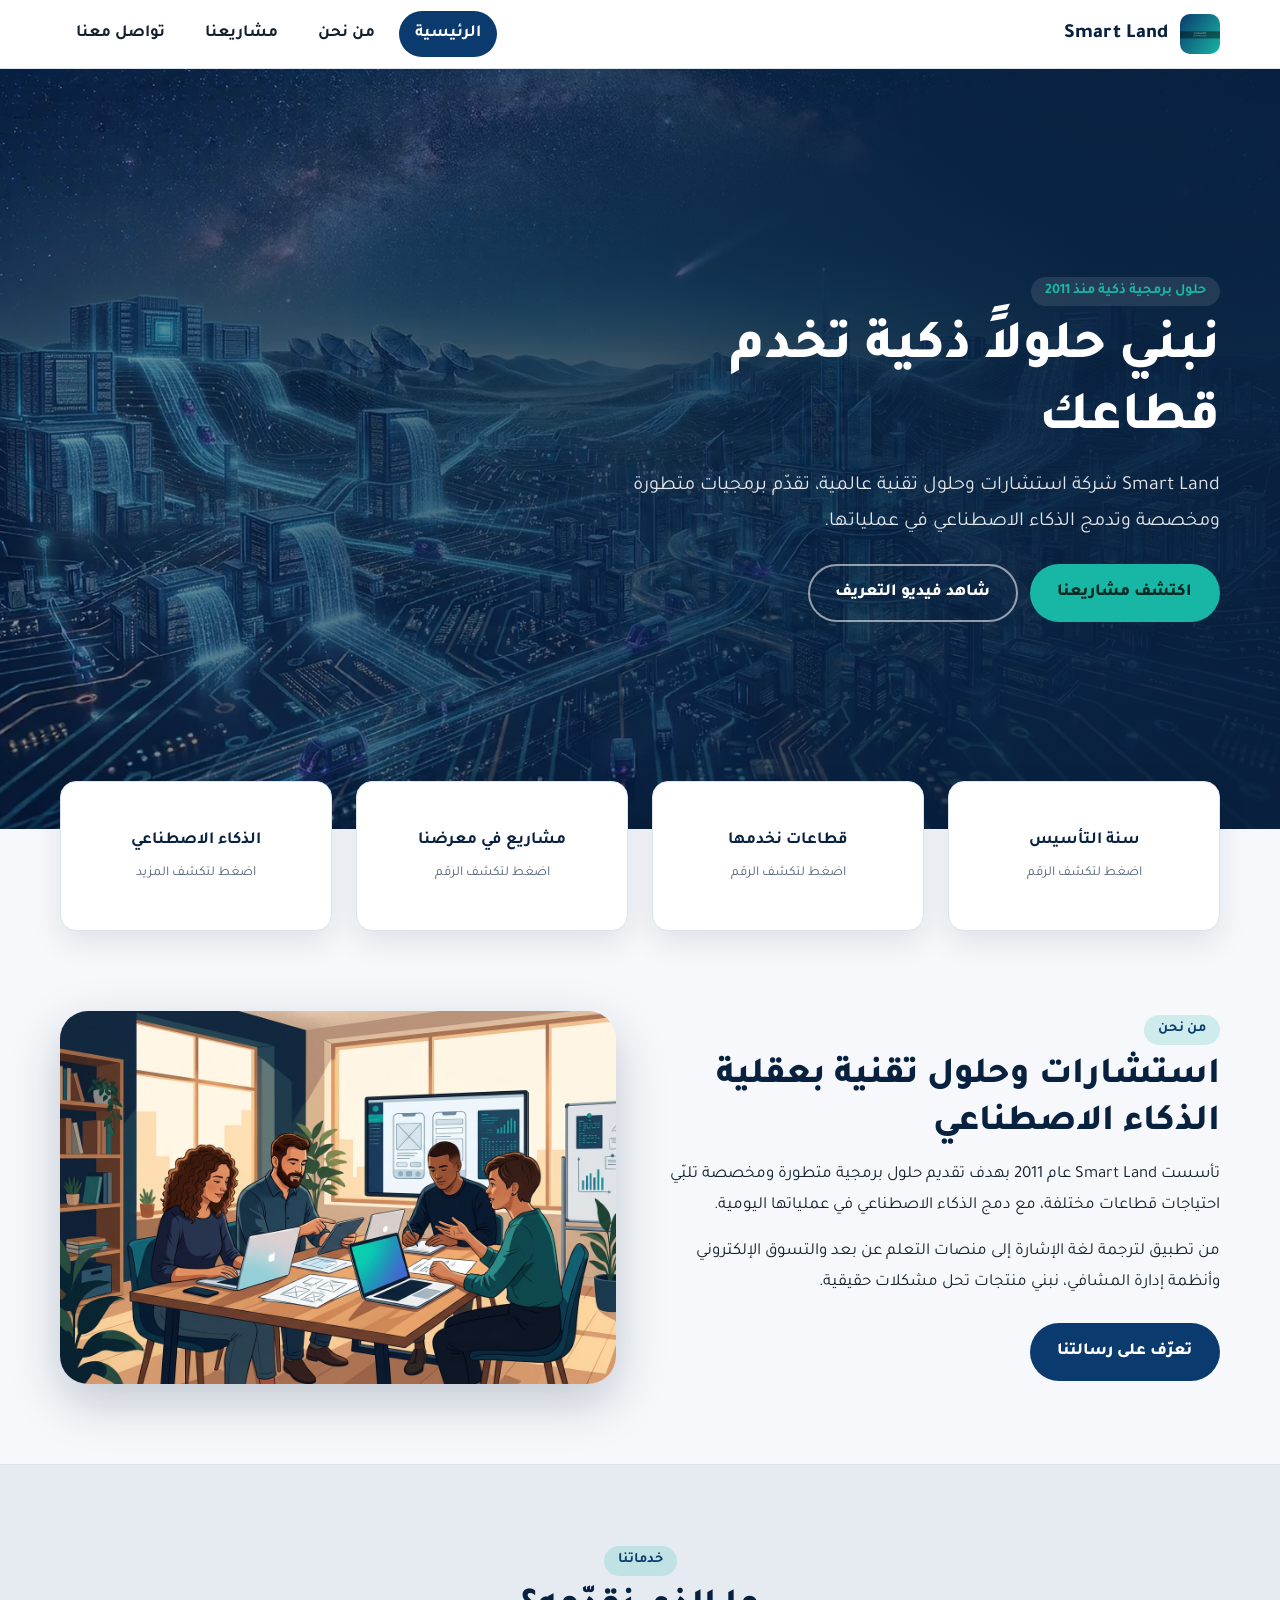
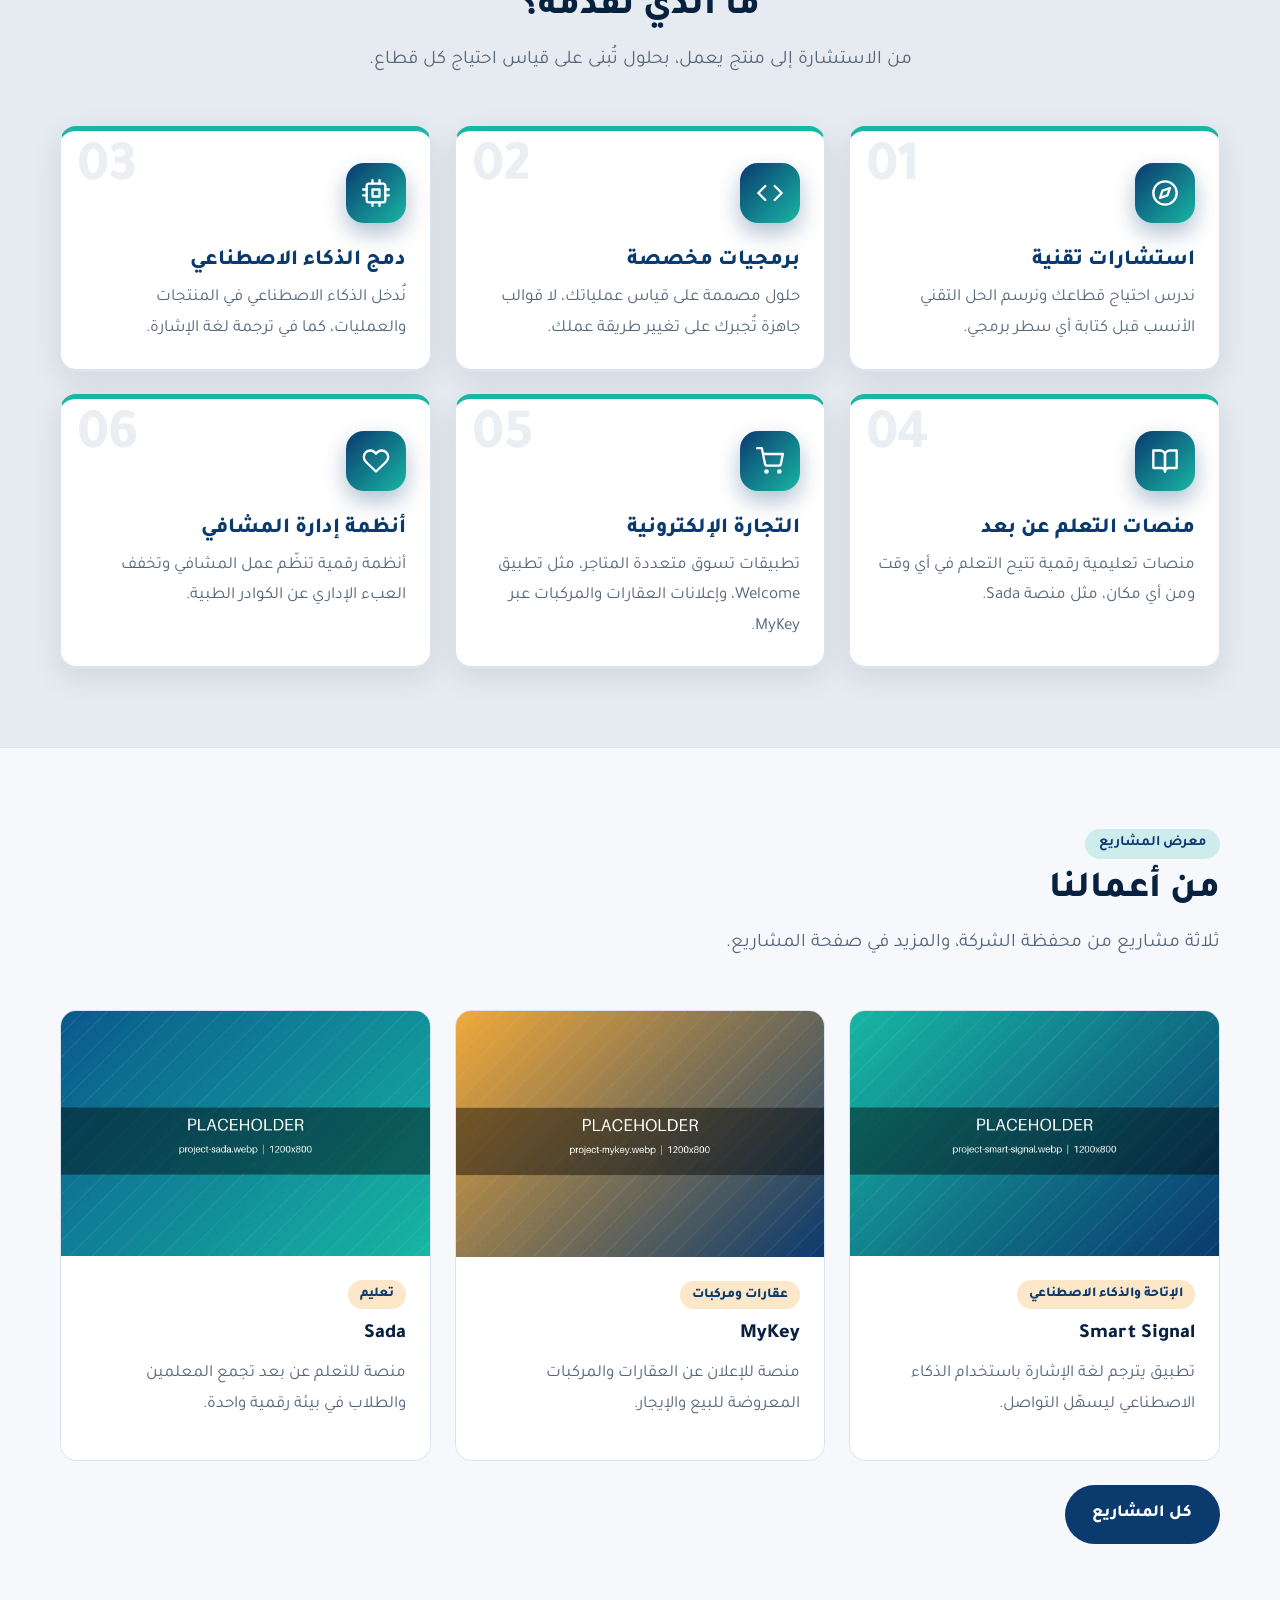
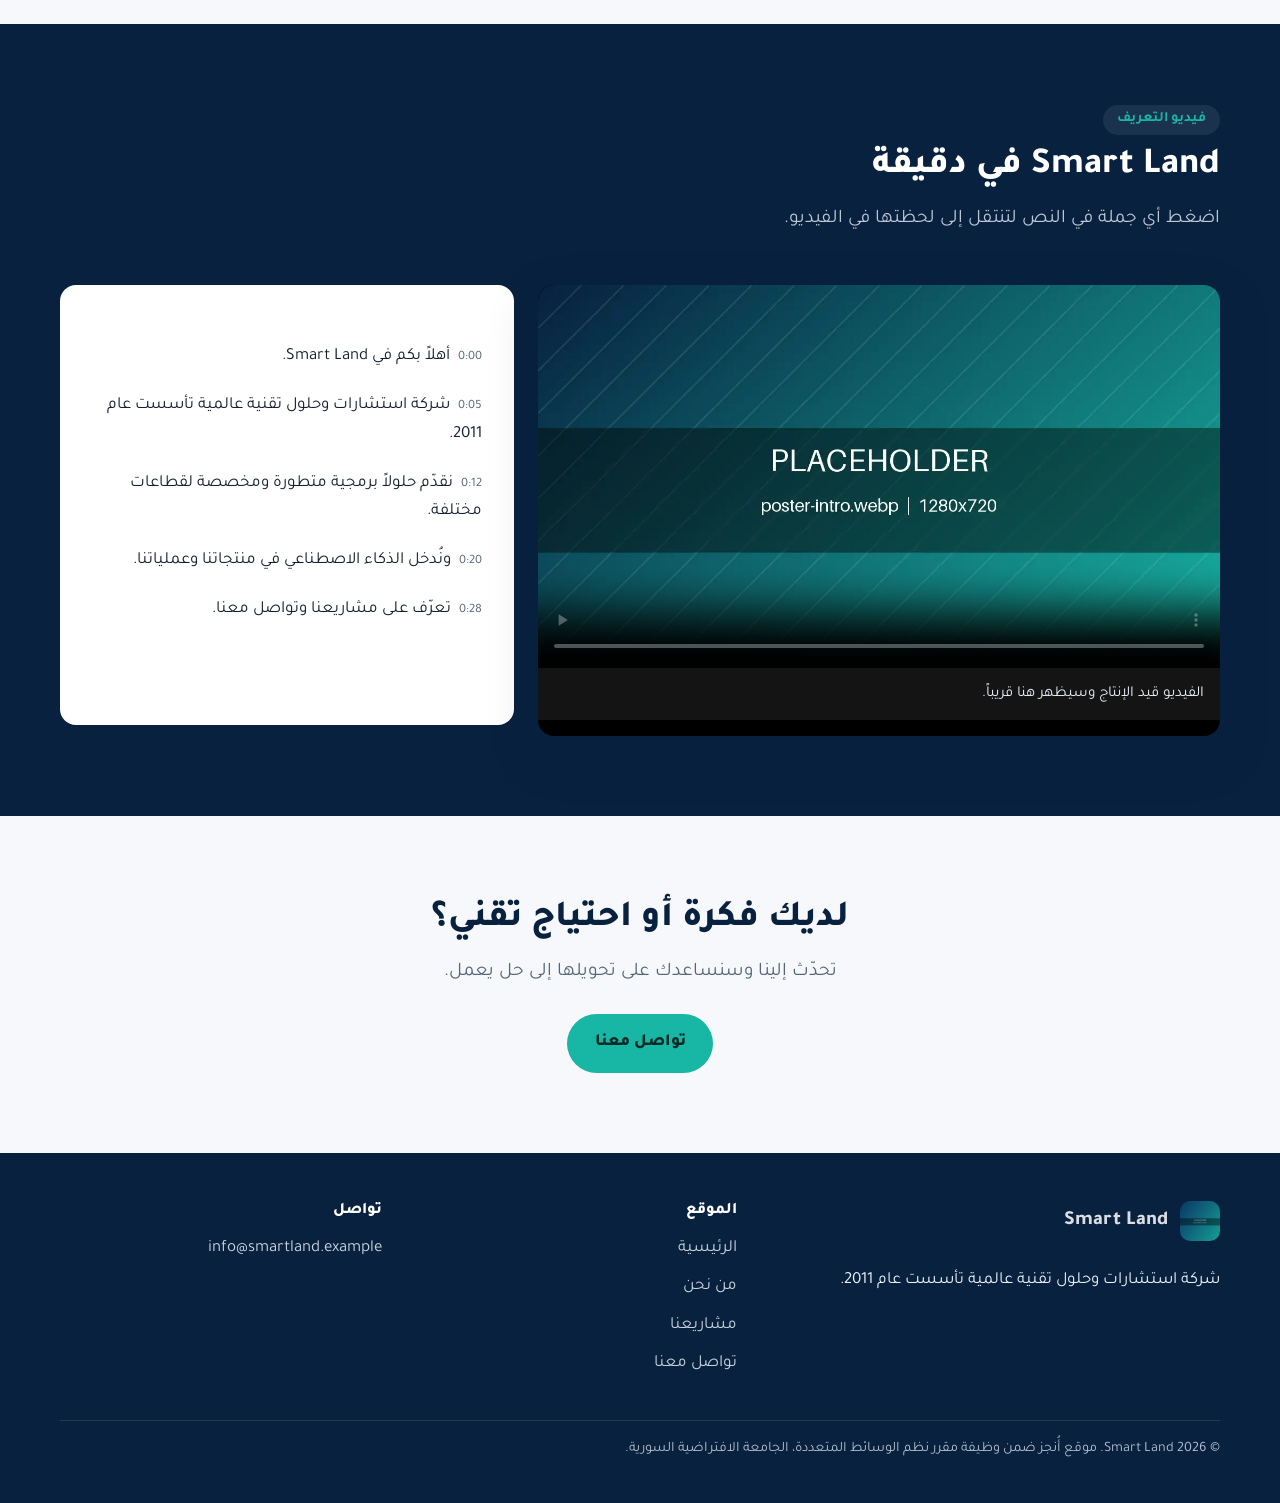
==== commit 130daceb: "team" ====
--- a/index.html
+++ b/index.html
@@ -129,7 +129,7 @@
           <div class="btn-row"><a class="btn btn--dark" href="about.html">تعرّف على رسالتنا</a></div>
         </div>
         <!-- TODO[R4]: صورة معالجة تعبّر عن الشركة والفريق -->
-        <img class="reveal" src="assets/images/about-team.webp" width="1200" height="800" loading="lazy" alt="فريق Smart Land أثناء العمل على حلول برمجية">
+        <img class="reveal" src="assets/images/about-team.jpg" width="1200" height="800" loading="lazy" alt="فريق Smart Land أثناء العمل على حلول برمجية">
       </div>
     </section>
 
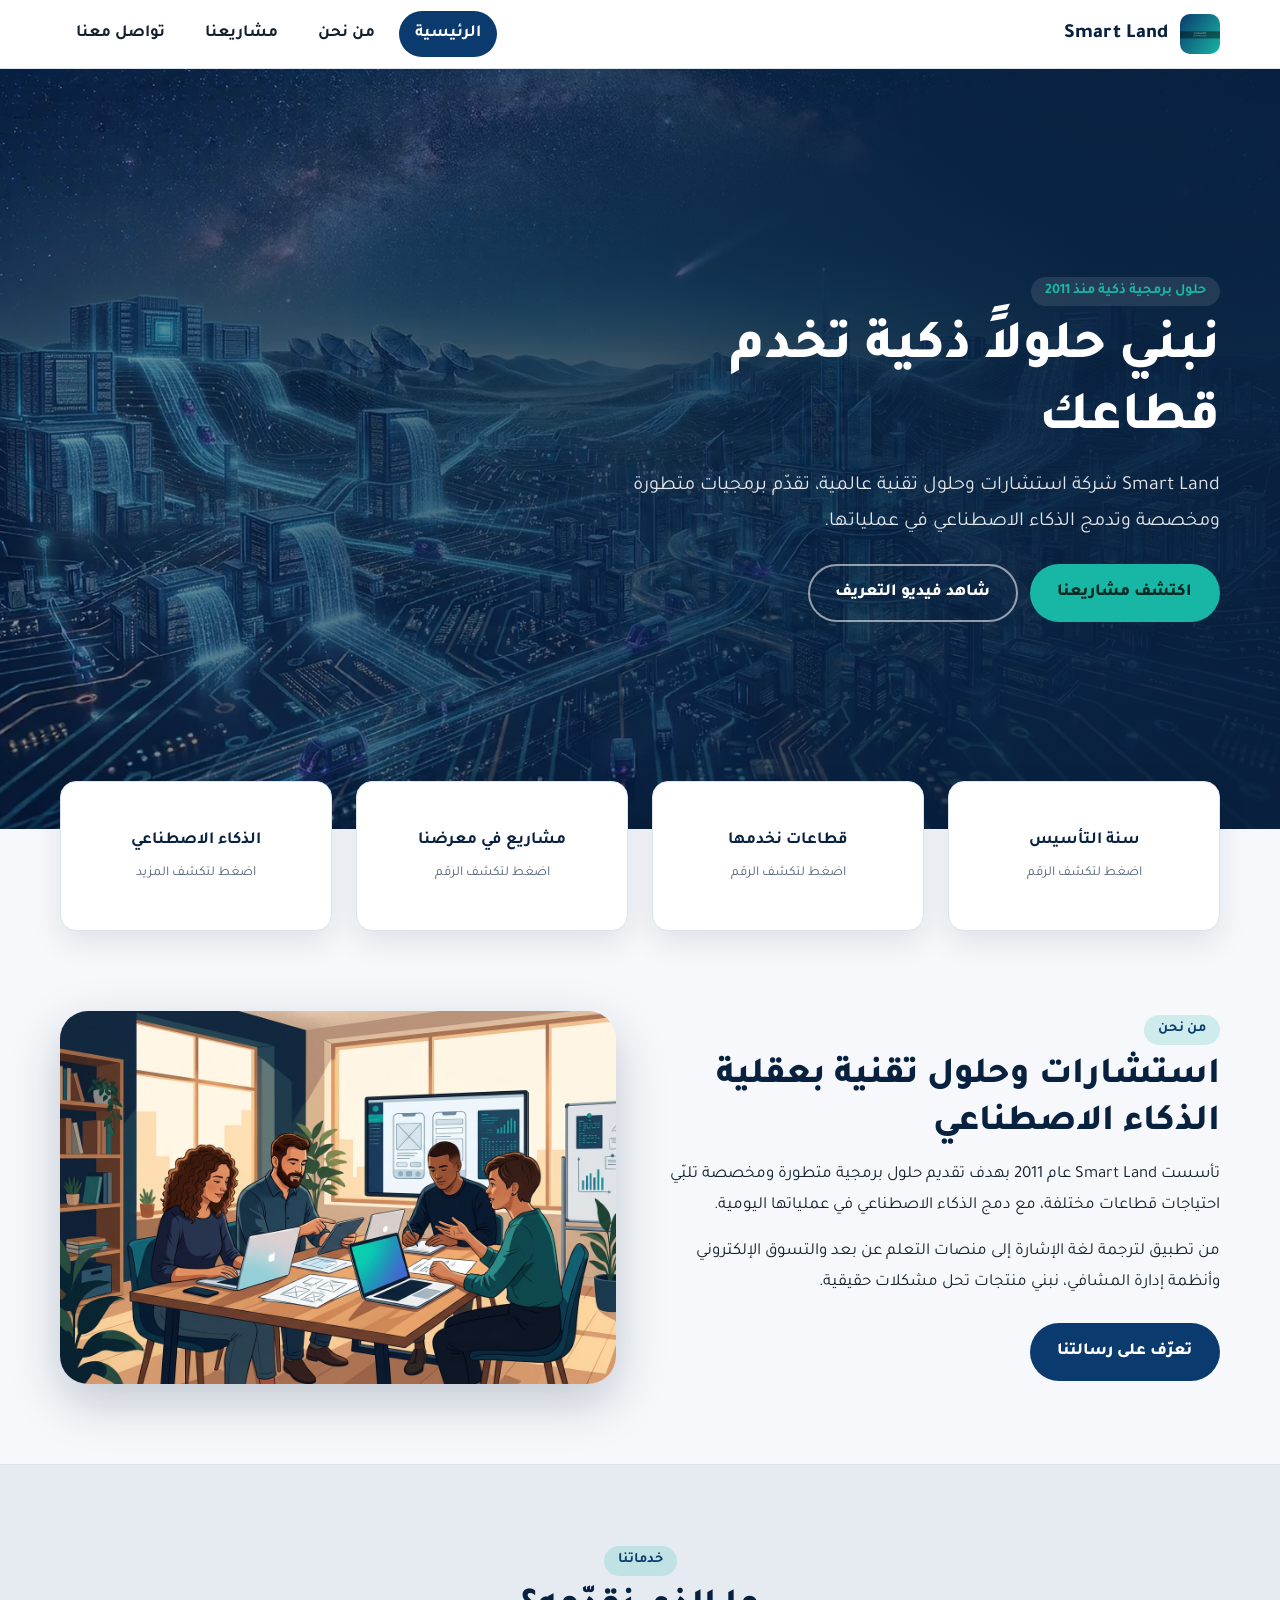
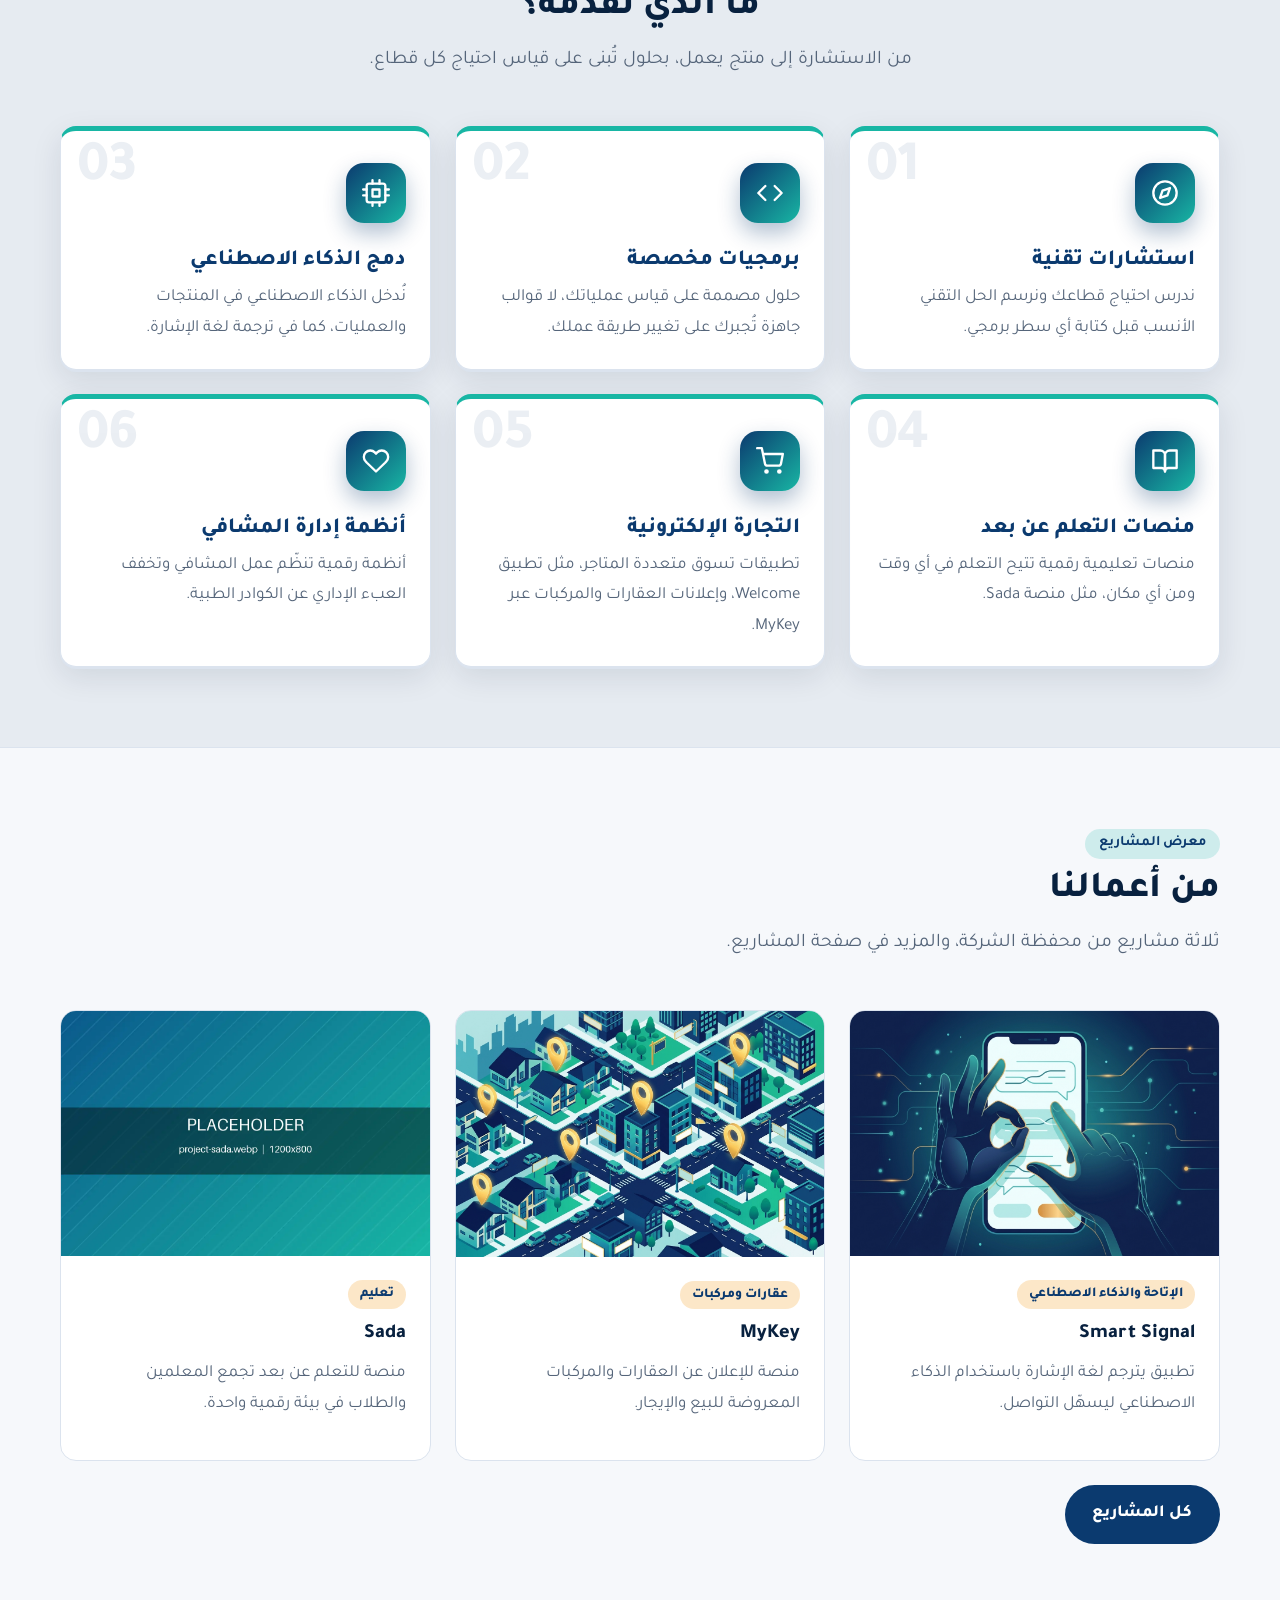
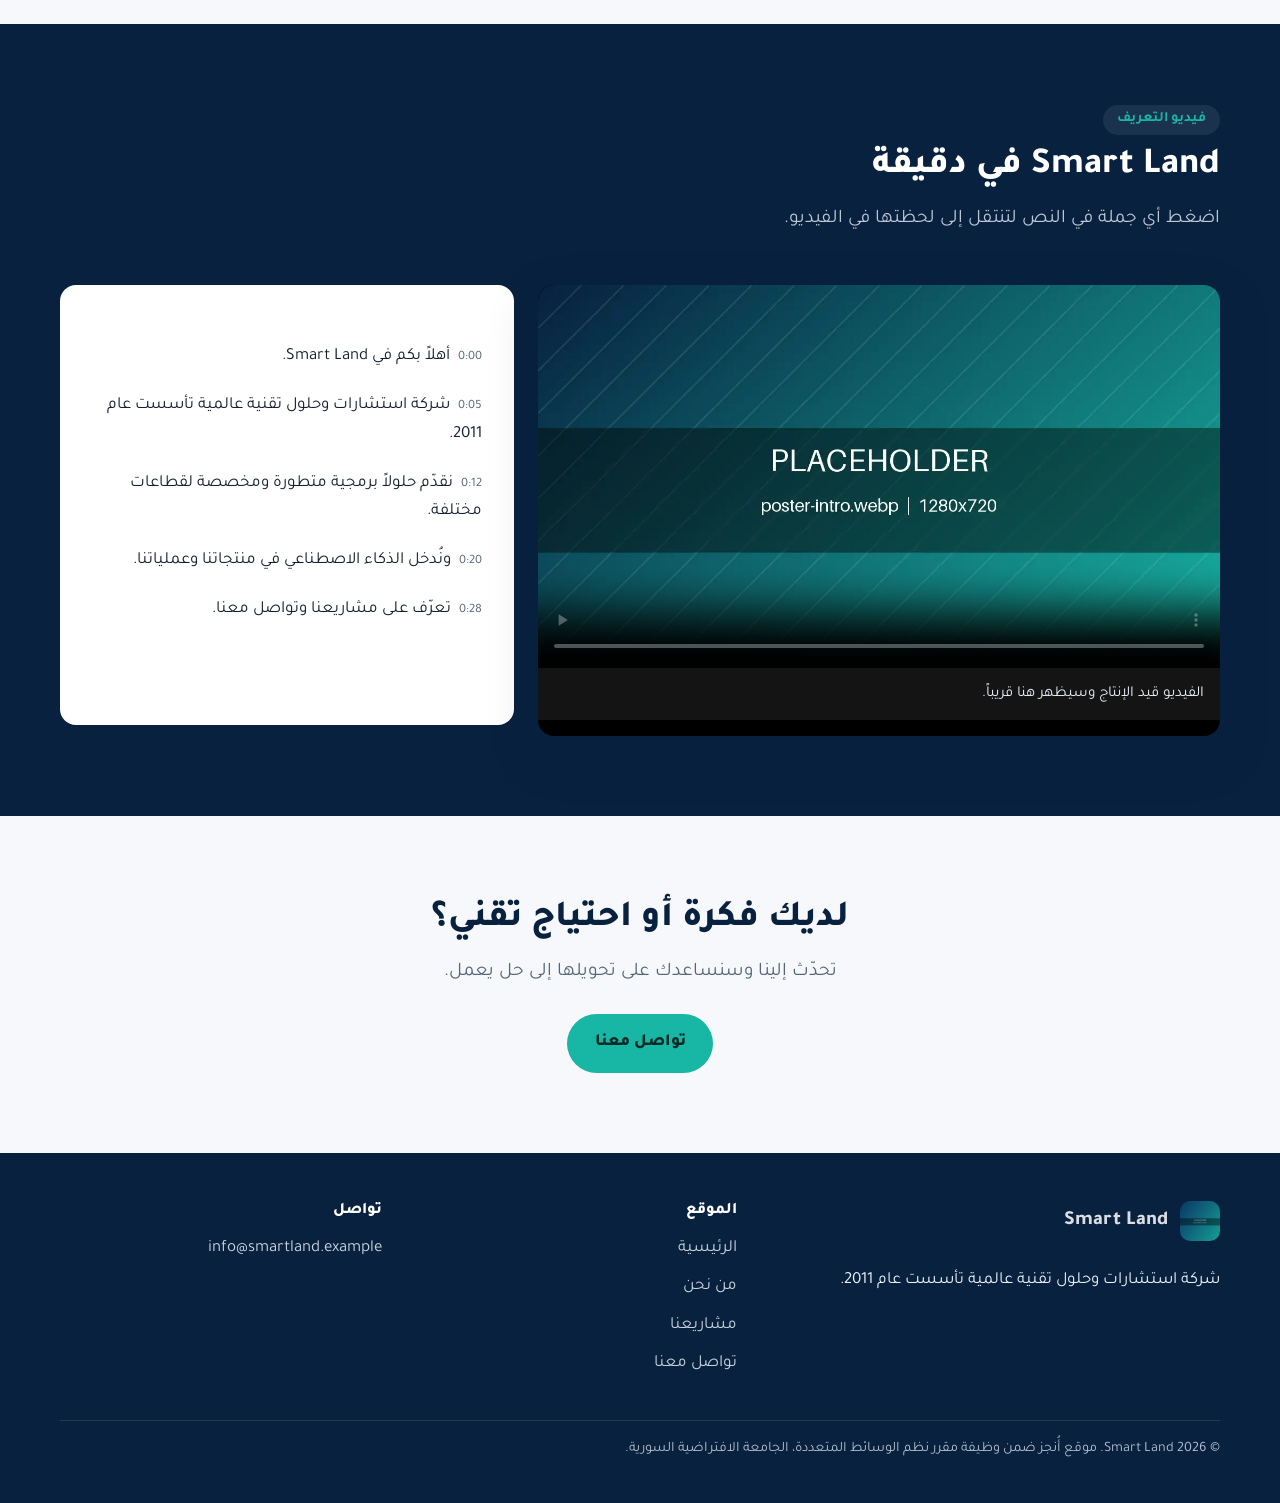
==== commit a871d594: "myke" ====
--- a/index.html
+++ b/index.html
@@ -188,7 +188,7 @@
         <div class="grid">
           <!-- TODO[R4]: صور المشاريع الثلاث (نفس الأسماء، WEBP) -->
           <article class="project reveal">
-            <img src="assets/images/project-smart-signal.webp" width="1200" height="800" loading="lazy" alt="واجهة تطبيق Smart Signal لترجمة لغة الإشارة">
+            <img src="assets/images/project-smart-signal.jpg" width="1200" height="800" loading="lazy" alt="واجهة تطبيق Smart Signal لترجمة لغة الإشارة">
             <div class="project__body">
               <span class="tag">الإتاحة والذكاء الاصطناعي</span>
               <h3>Smart Signal</h3>
@@ -196,7 +196,7 @@
             </div>
           </article>
           <article class="project reveal">
-            <img src="assets/images/project-mykey.webp" width="1200" height="800" loading="lazy" alt="واجهة منصة MyKey للإعلان عن العقارات والمركبات">
+            <img src="assets/images/project-mykey.jpg" width="1200" height="800" loading="lazy" alt="واجهة منصة MyKey للإعلان عن العقارات والمركبات">
             <div class="project__body">
               <span class="tag">عقارات ومركبات</span>
               <h3>MyKey</h3>
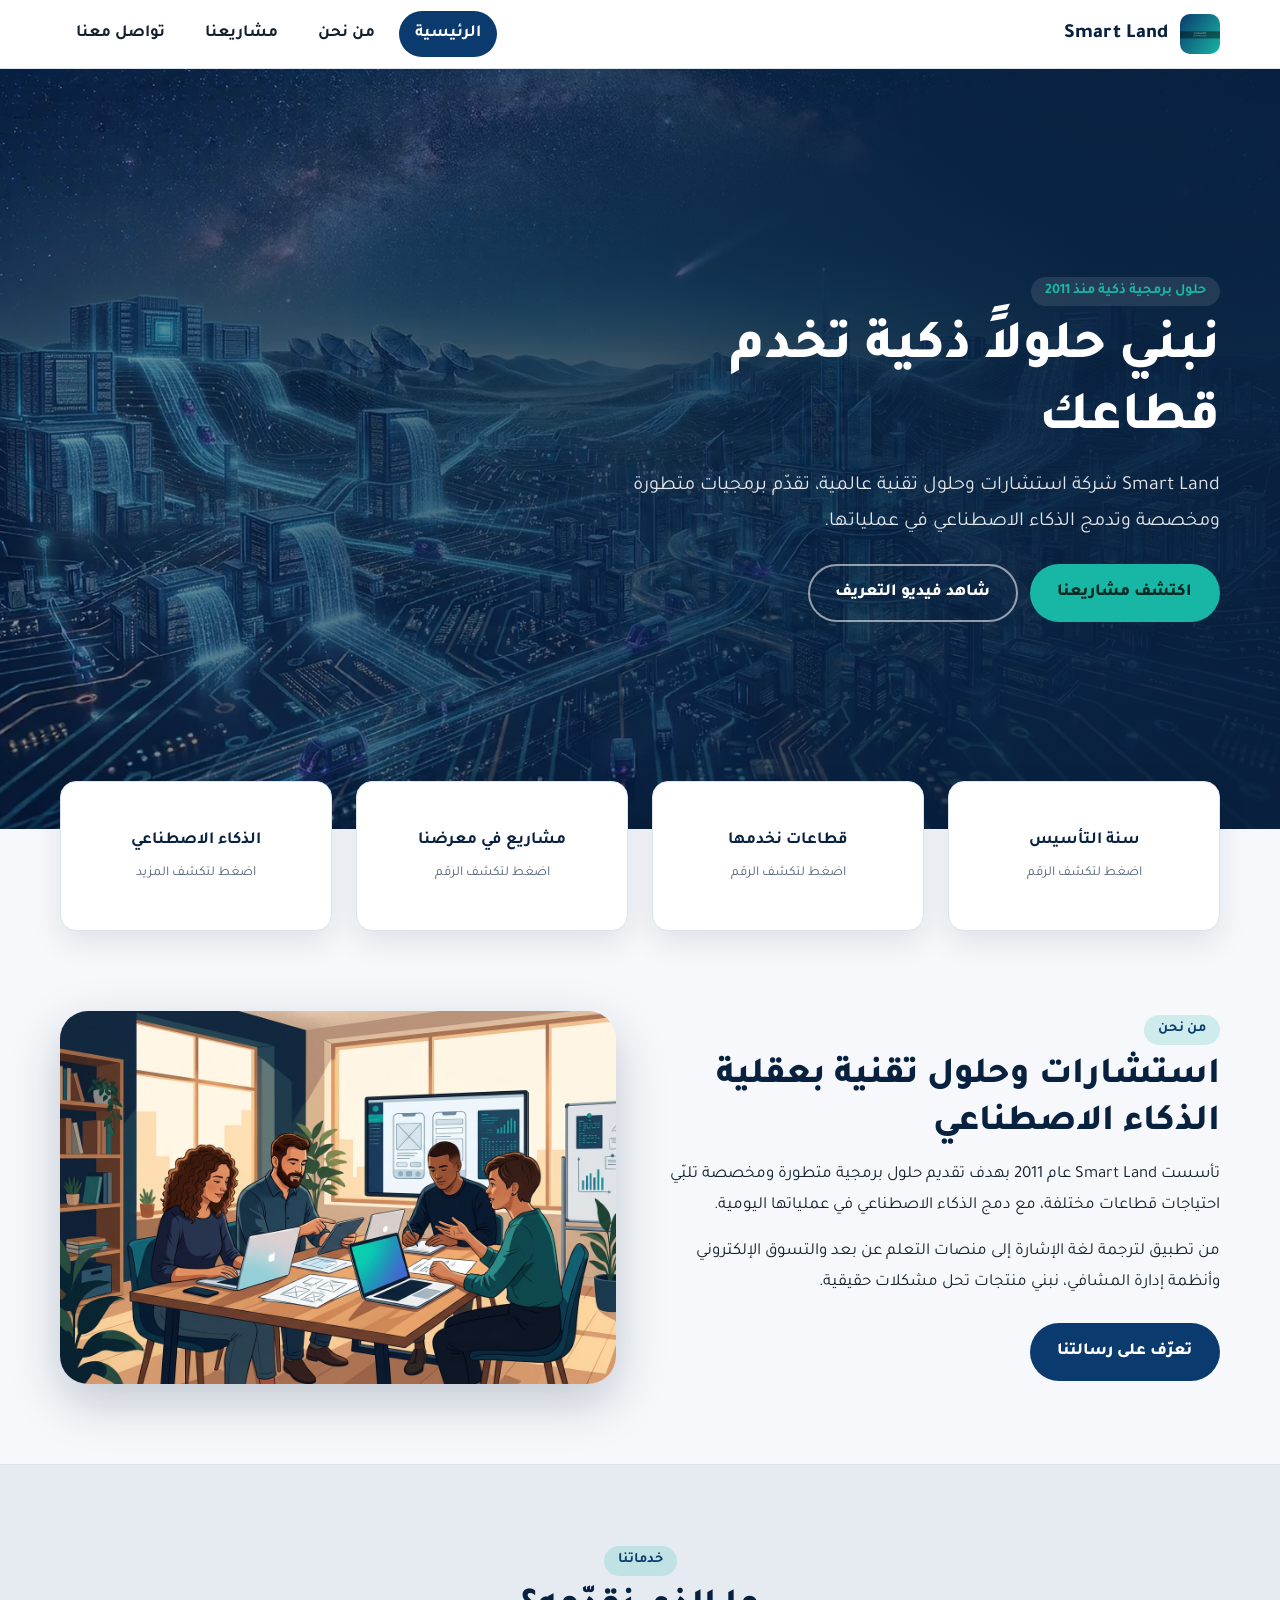
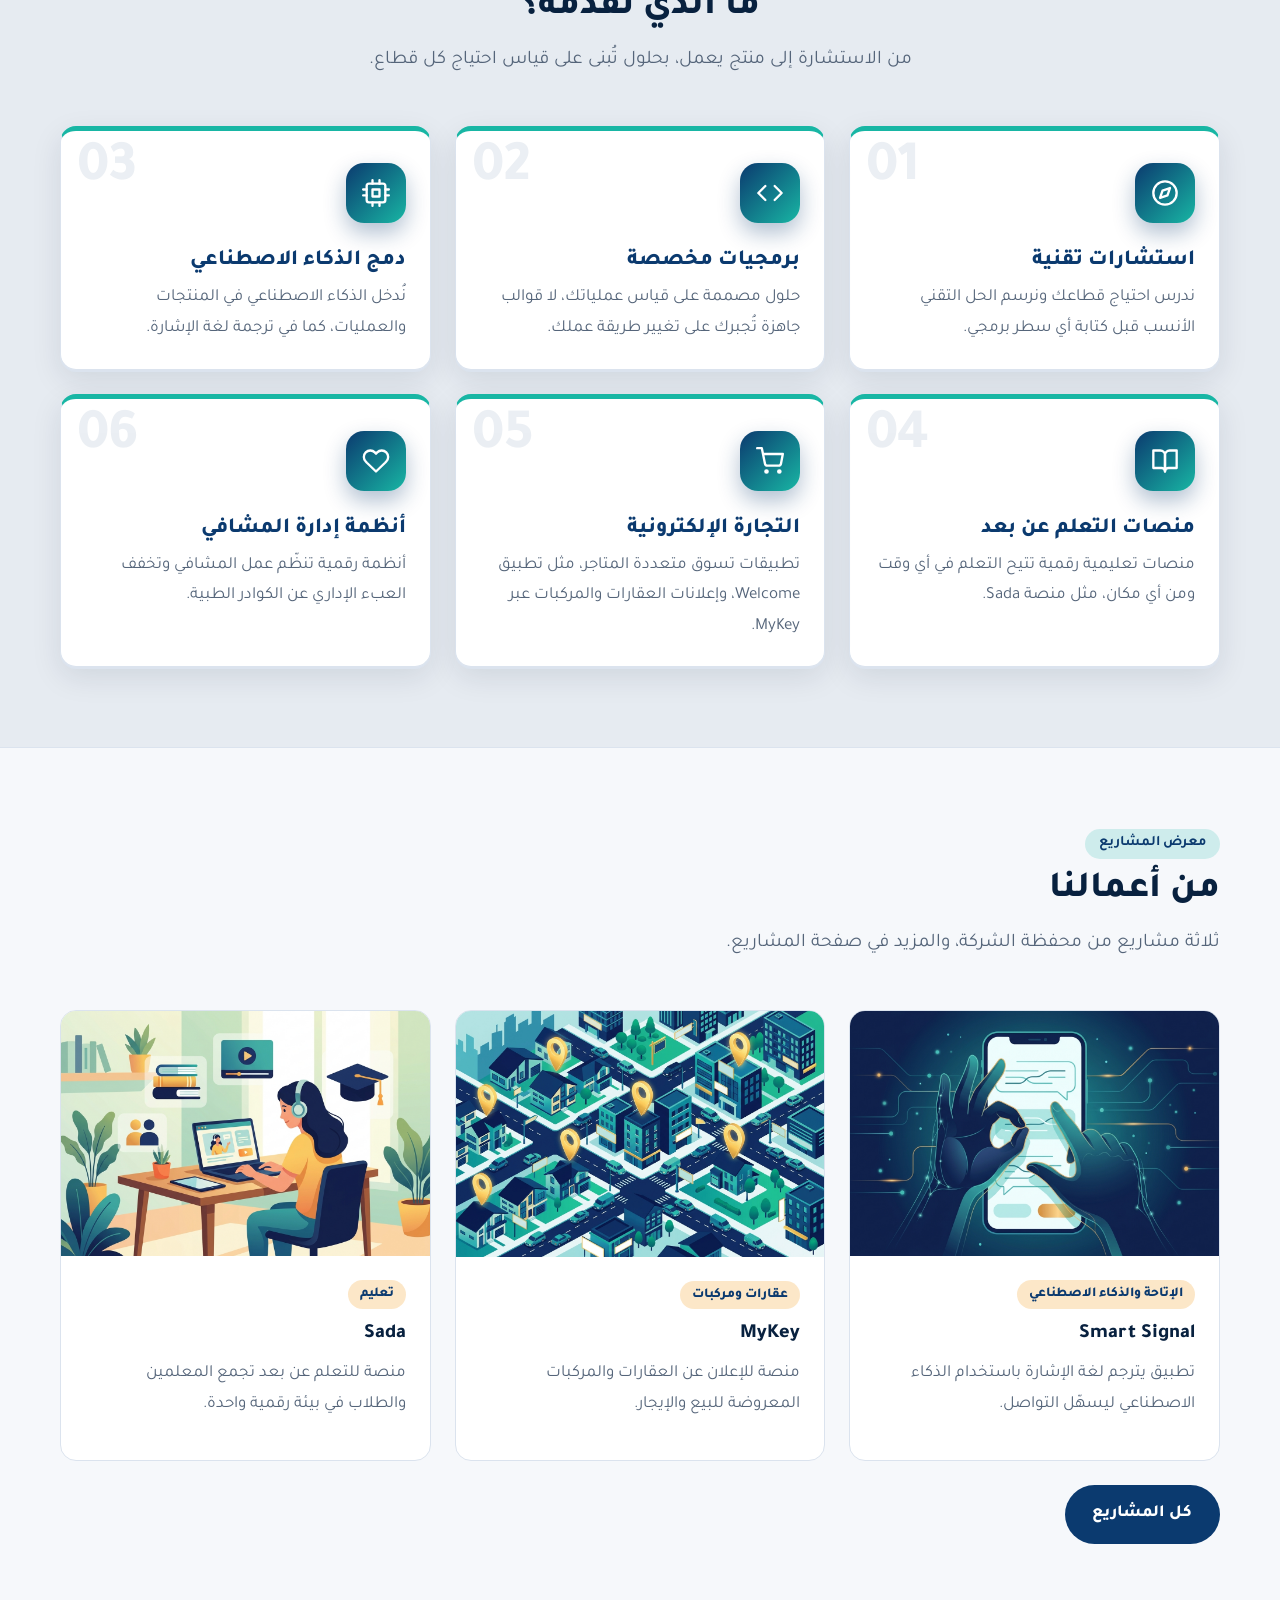
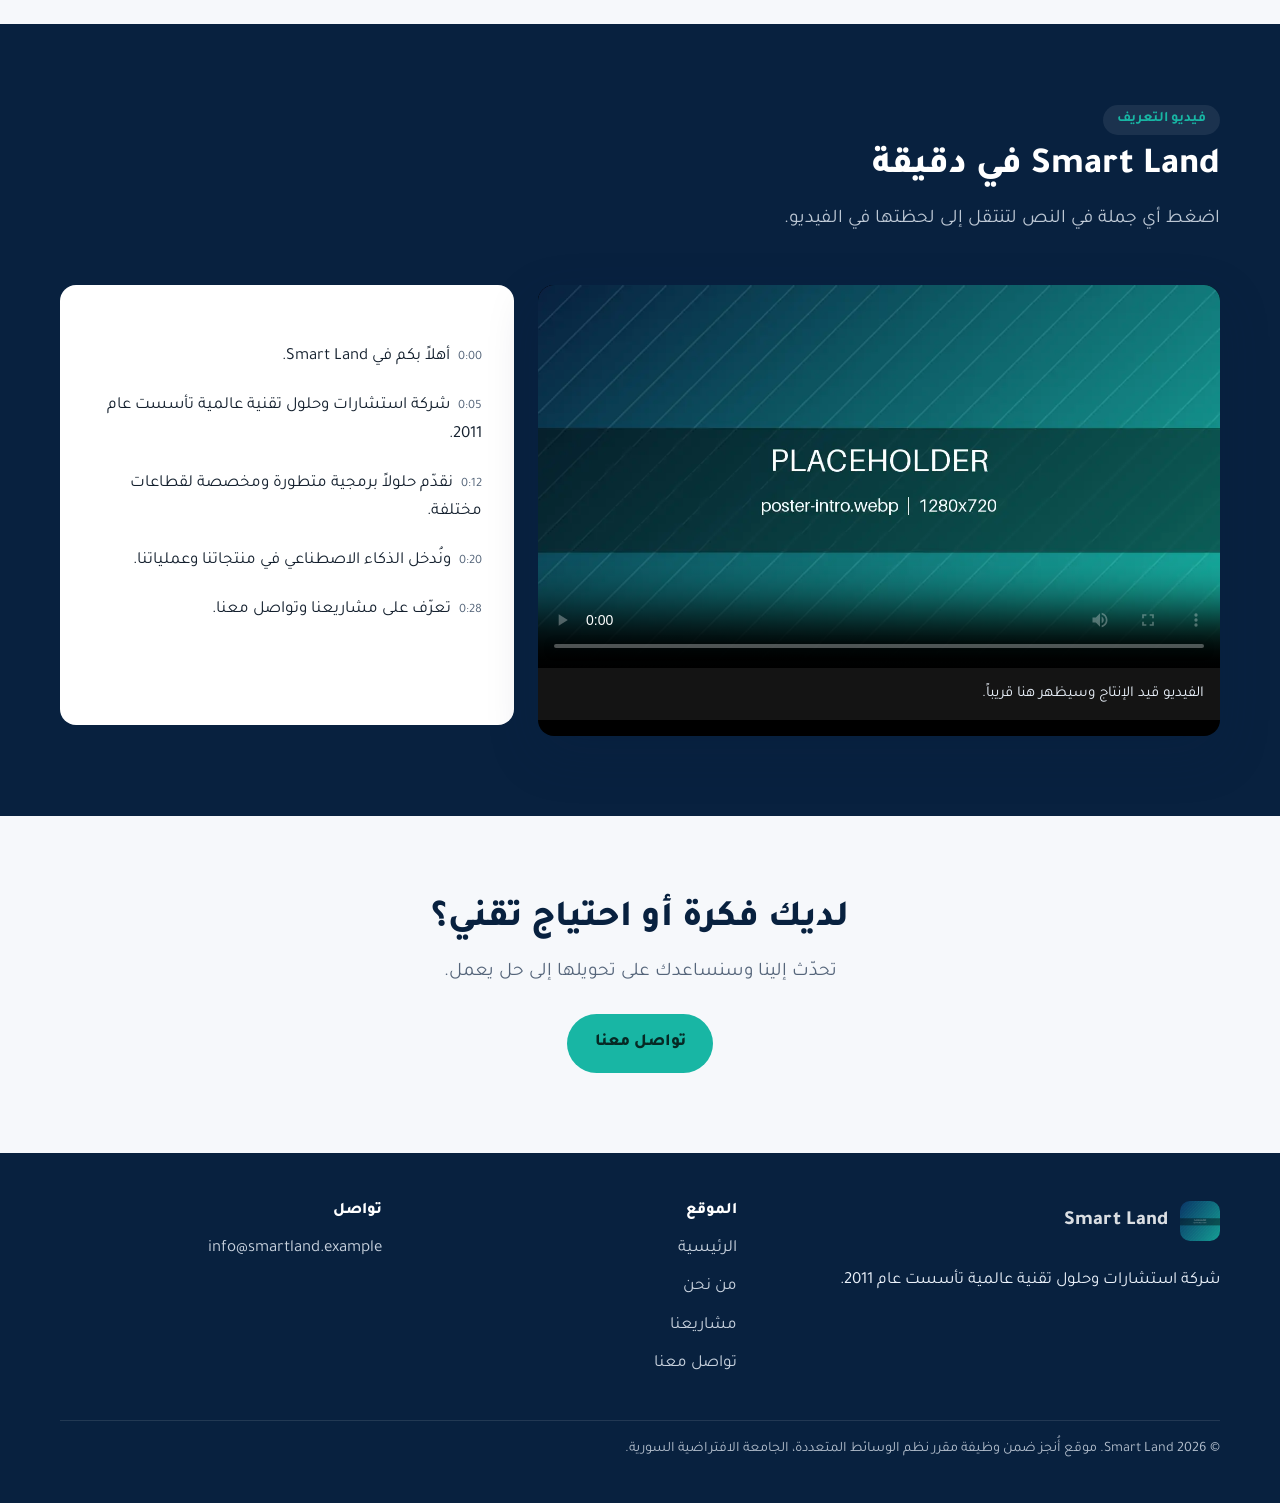
==== commit 559ee985: "sada" ====
--- a/index.html
+++ b/index.html
@@ -204,7 +204,7 @@
             </div>
           </article>
           <article class="project reveal">
-            <img src="assets/images/project-sada.webp" width="1200" height="800" loading="lazy" alt="واجهة منصة Sada للتعلم عن بعد">
+            <img src="assets/images/project-sada.jpg" width="1200" height="800" loading="lazy" alt="واجهة منصة Sada للتعلم عن بعد">
             <div class="project__body">
               <span class="tag">تعليم</span>
               <h3>Sada</h3>
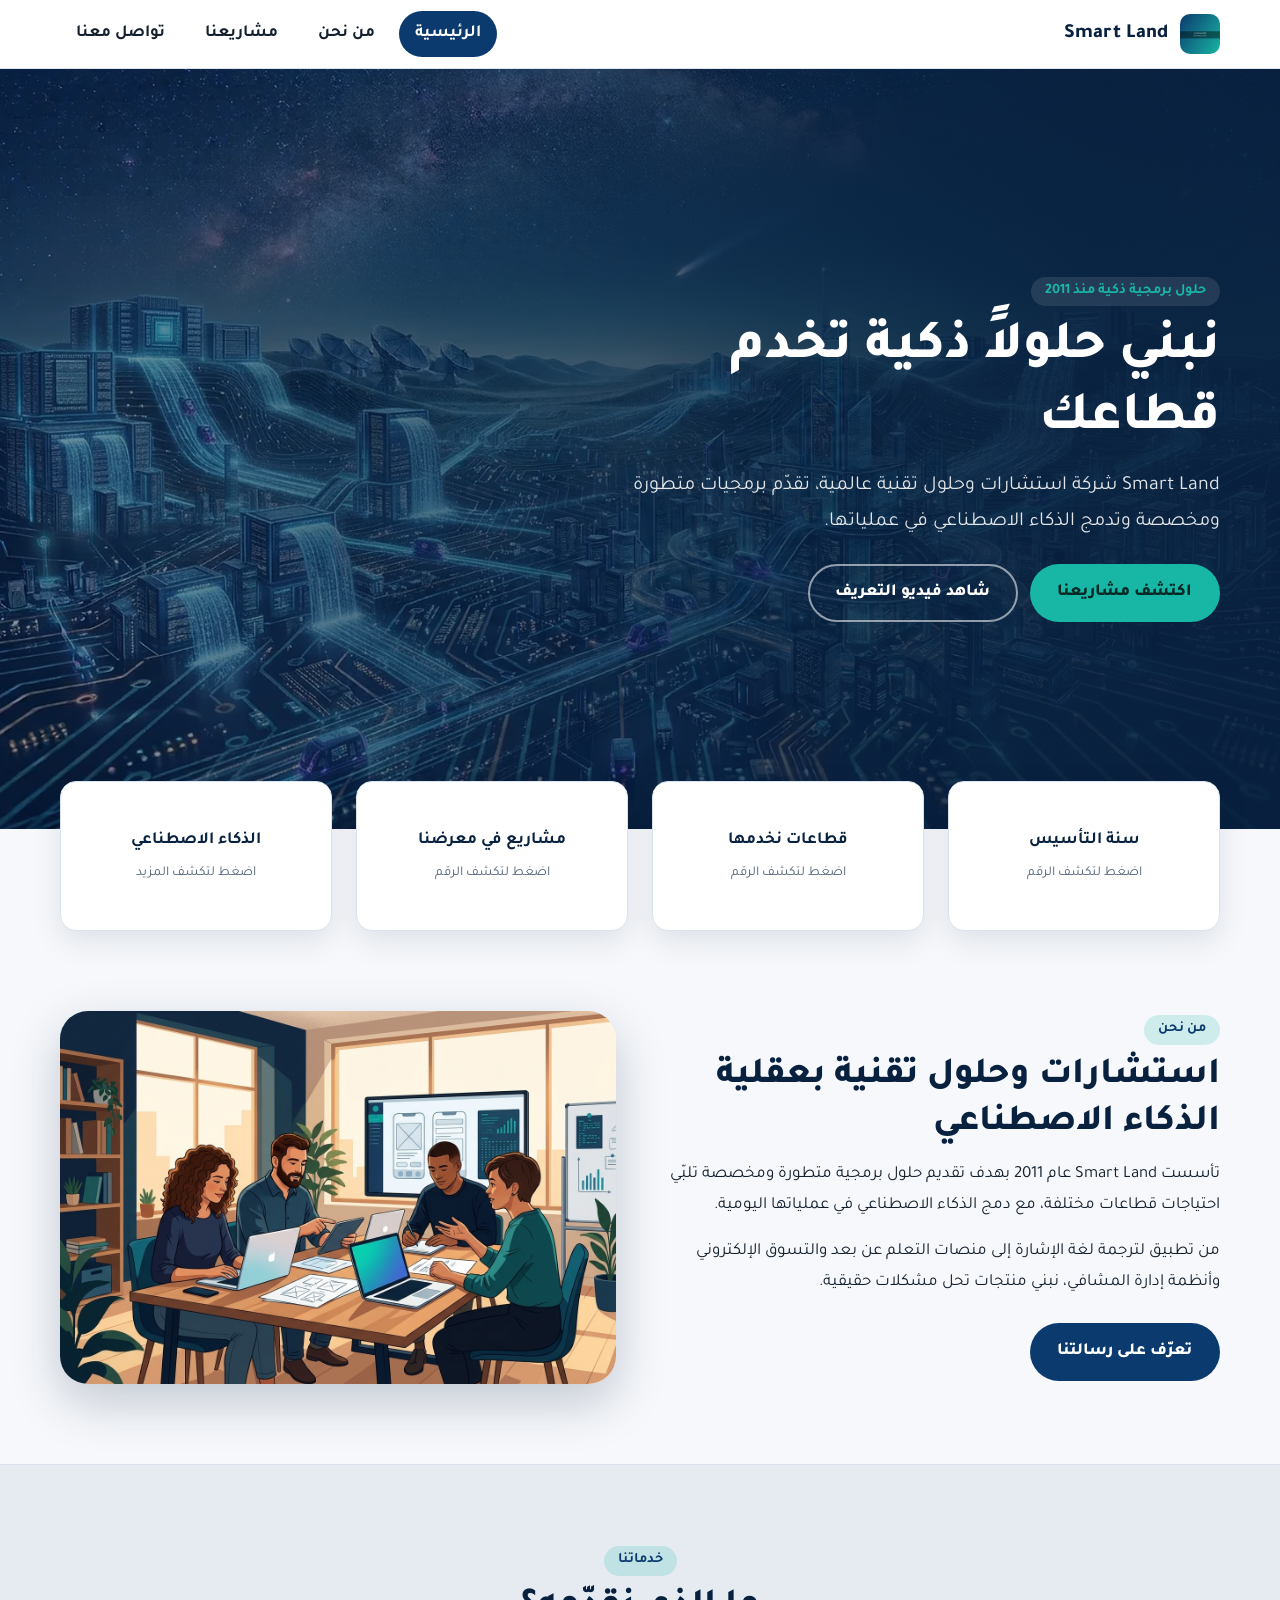
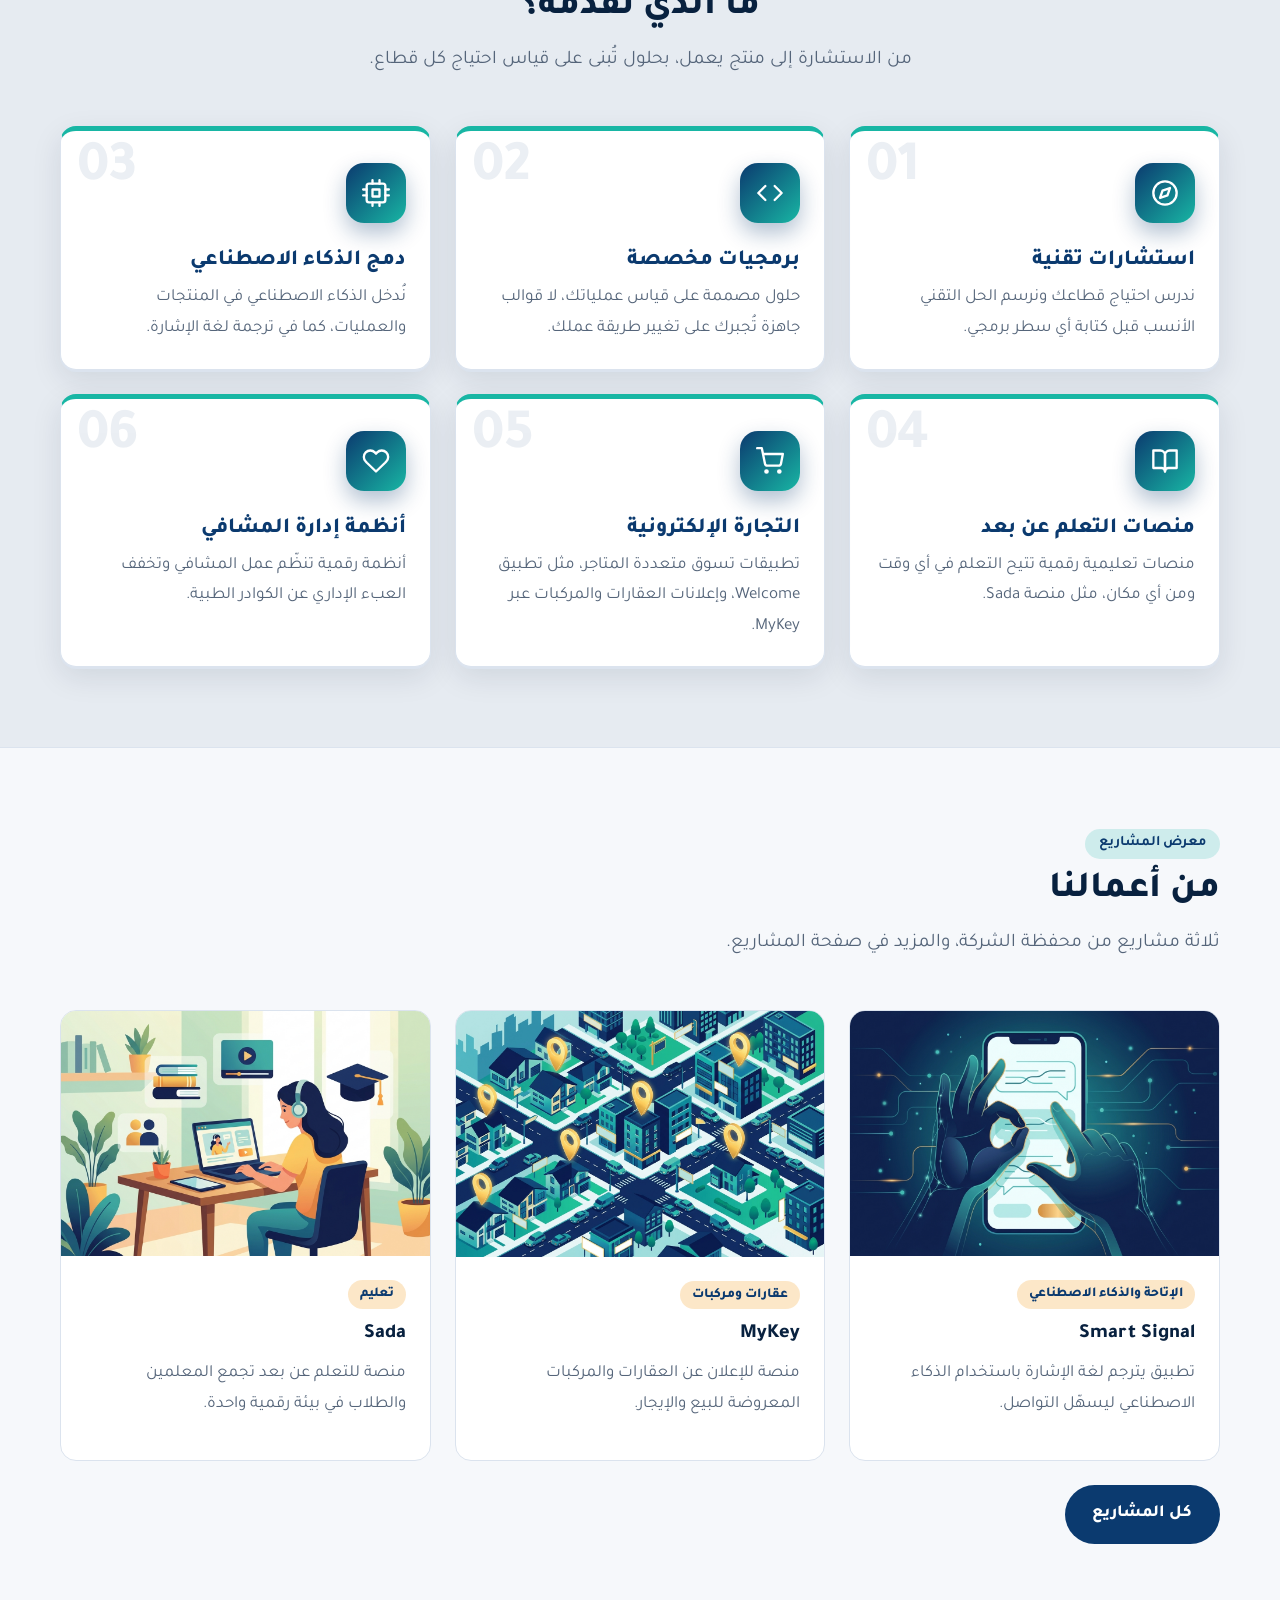
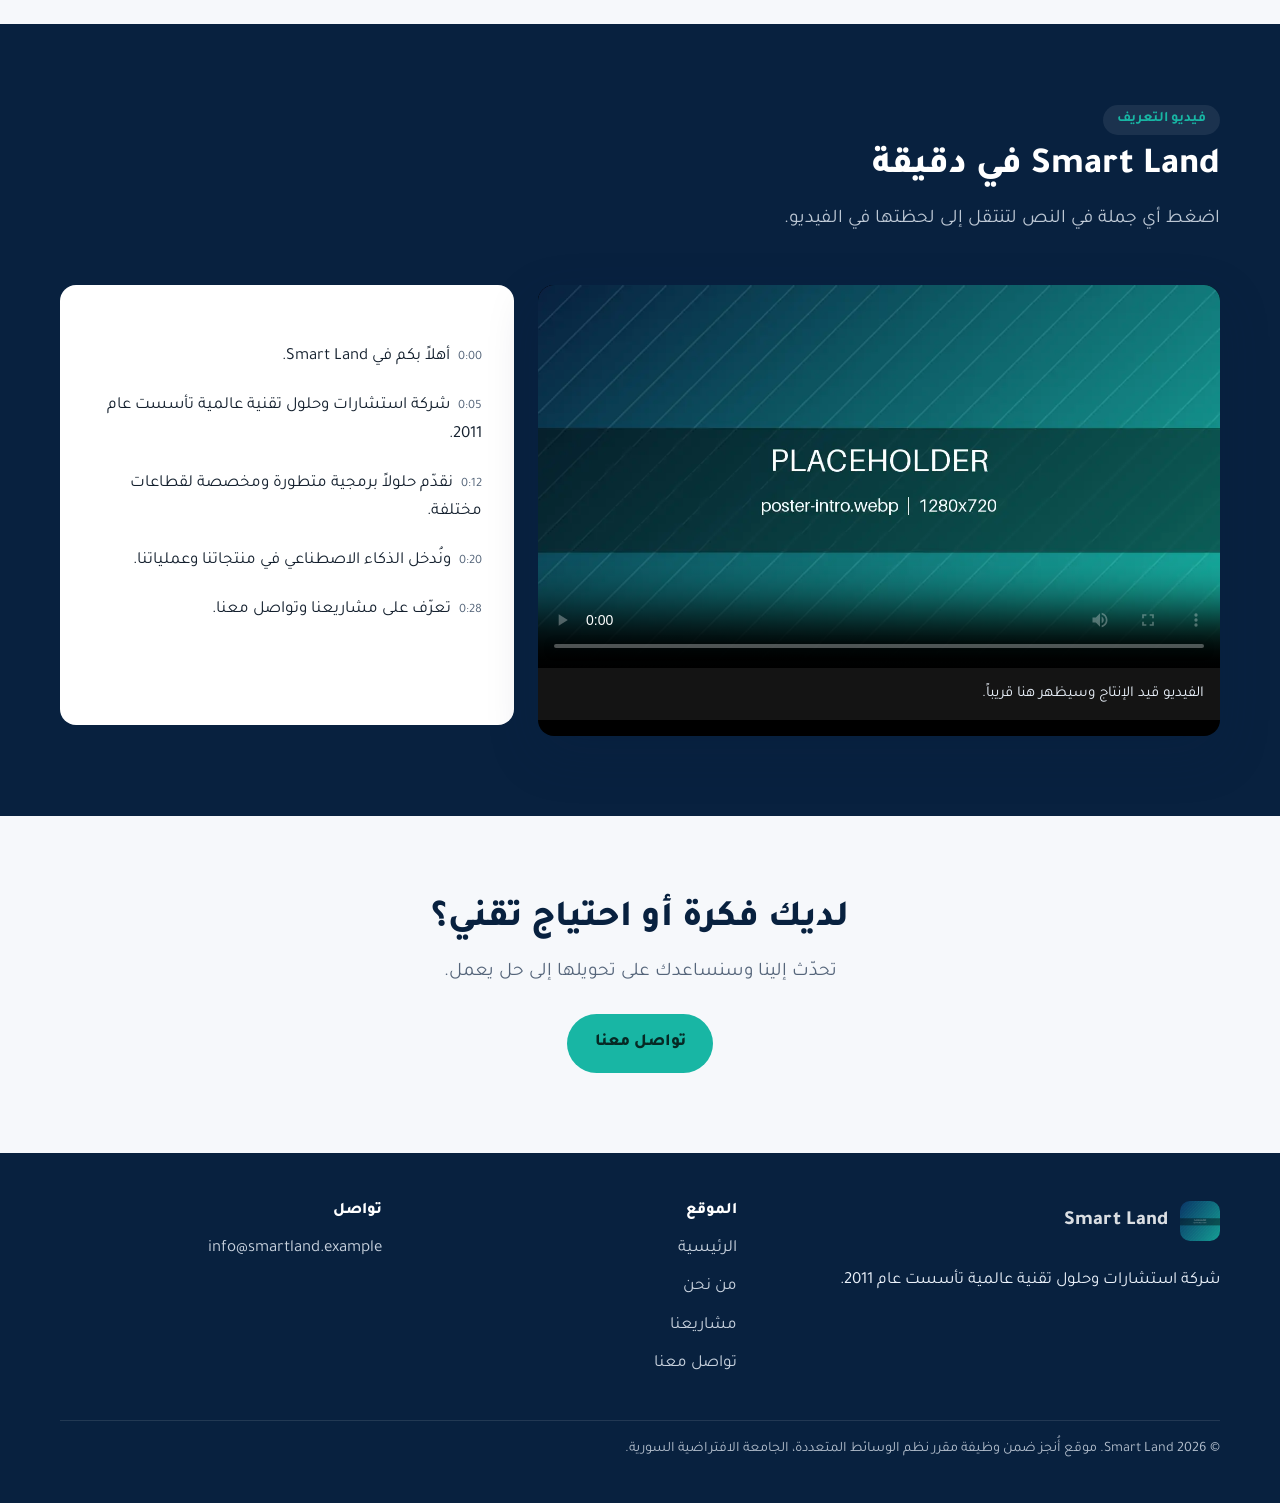
==== commit fb2aad28: "webp" ====
--- a/index.html
+++ b/index.html
@@ -129,7 +129,7 @@
           <div class="btn-row"><a class="btn btn--dark" href="about.html">تعرّف على رسالتنا</a></div>
         </div>
         <!-- TODO[R4]: صورة معالجة تعبّر عن الشركة والفريق -->
-        <img class="reveal" src="assets/images/about-team.jpg" width="1200" height="800" loading="lazy" alt="فريق Smart Land أثناء العمل على حلول برمجية">
+        <img class="reveal" src="assets/images/about-team.webp" width="1200" height="800" loading="lazy" alt="فريق Smart Land أثناء العمل على حلول برمجية">
       </div>
     </section>
 
@@ -188,7 +188,7 @@
         <div class="grid">
           <!-- TODO[R4]: صور المشاريع الثلاث (نفس الأسماء، WEBP) -->
           <article class="project reveal">
-            <img src="assets/images/project-smart-signal.jpg" width="1200" height="800" loading="lazy" alt="واجهة تطبيق Smart Signal لترجمة لغة الإشارة">
+            <img src="assets/images/project-smart-signal.webp" width="1200" height="800" loading="lazy" alt="واجهة تطبيق Smart Signal لترجمة لغة الإشارة">
             <div class="project__body">
               <span class="tag">الإتاحة والذكاء الاصطناعي</span>
               <h3>Smart Signal</h3>
@@ -196,7 +196,7 @@
             </div>
           </article>
           <article class="project reveal">
-            <img src="assets/images/project-mykey.jpg" width="1200" height="800" loading="lazy" alt="واجهة منصة MyKey للإعلان عن العقارات والمركبات">
+            <img src="assets/images/project-mykey.webp" width="1200" height="800" loading="lazy" alt="واجهة منصة MyKey للإعلان عن العقارات والمركبات">
             <div class="project__body">
               <span class="tag">عقارات ومركبات</span>
               <h3>MyKey</h3>
@@ -204,7 +204,7 @@
             </div>
           </article>
           <article class="project reveal">
-            <img src="assets/images/project-sada.jpg" width="1200" height="800" loading="lazy" alt="واجهة منصة Sada للتعلم عن بعد">
+            <img src="assets/images/project-sada.webp" width="1200" height="800" loading="lazy" alt="واجهة منصة Sada للتعلم عن بعد">
             <div class="project__body">
               <span class="tag">تعليم</span>
               <h3>Sada</h3>
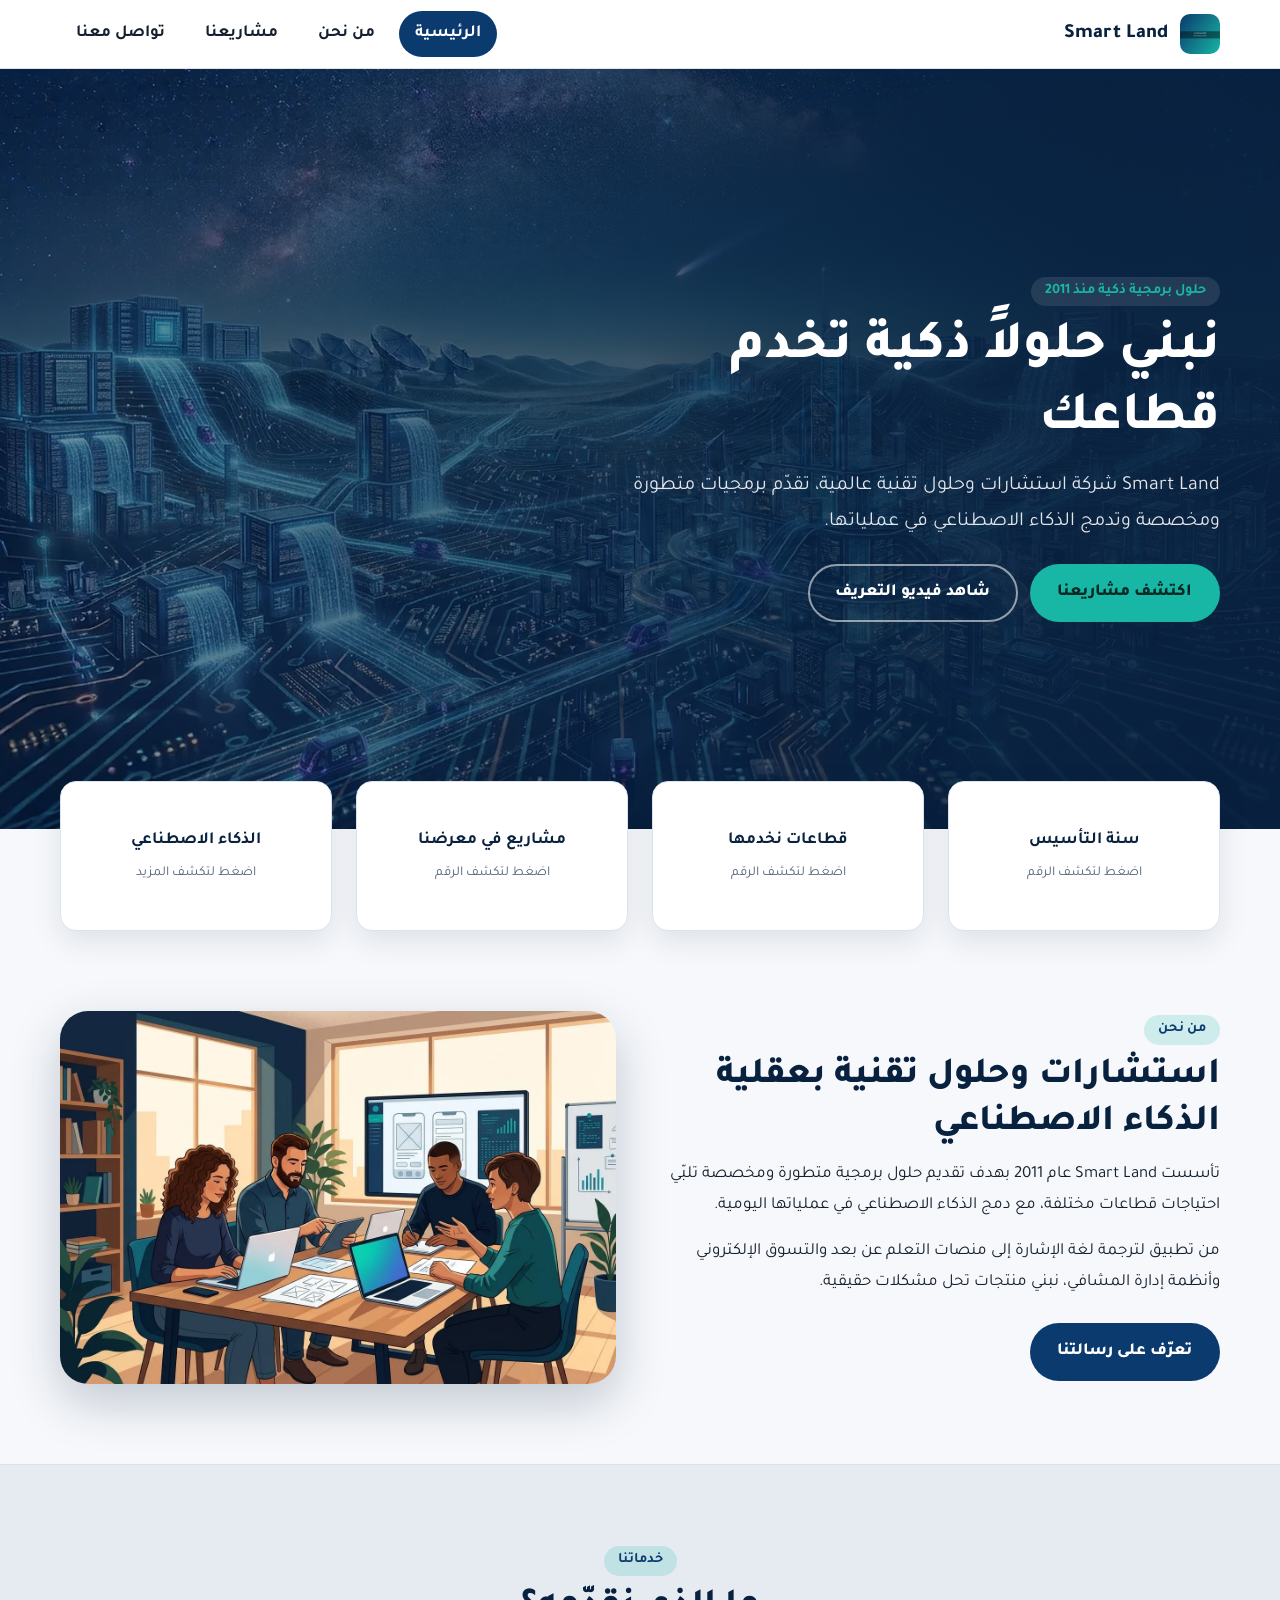
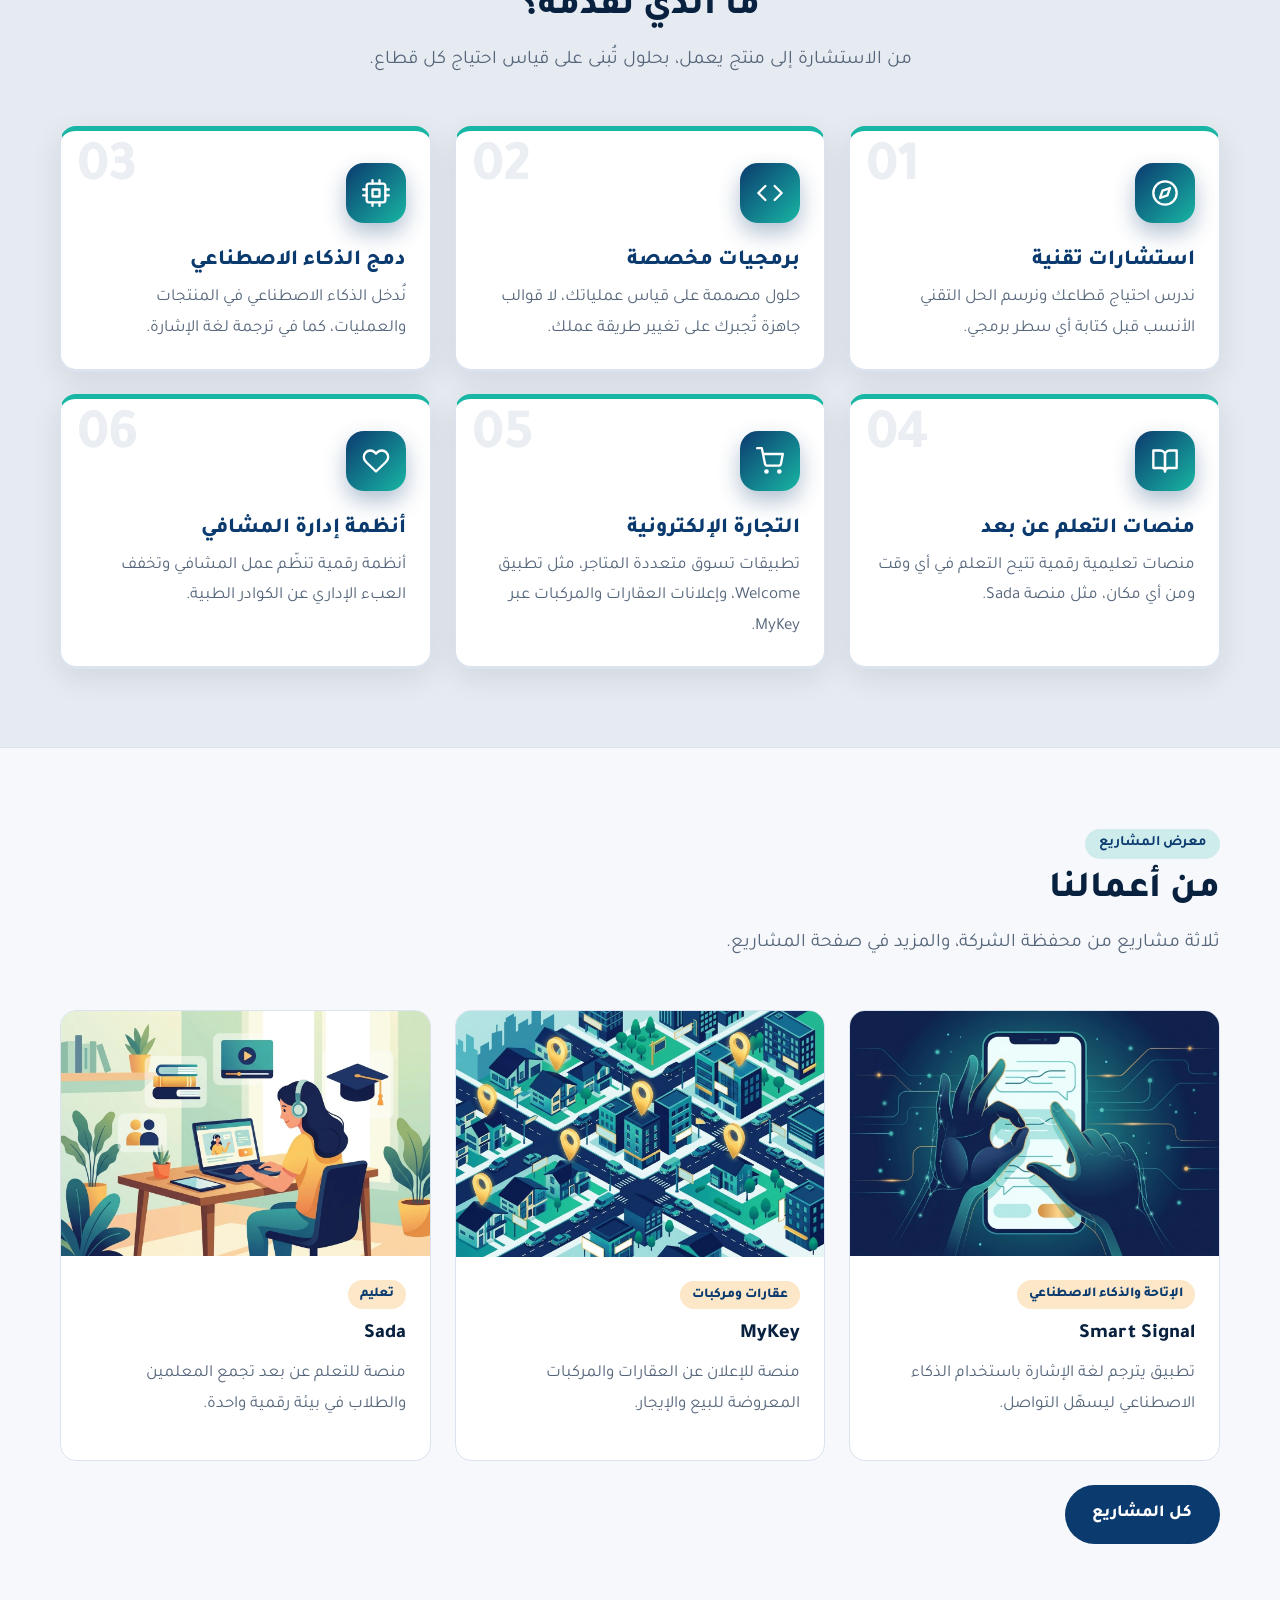
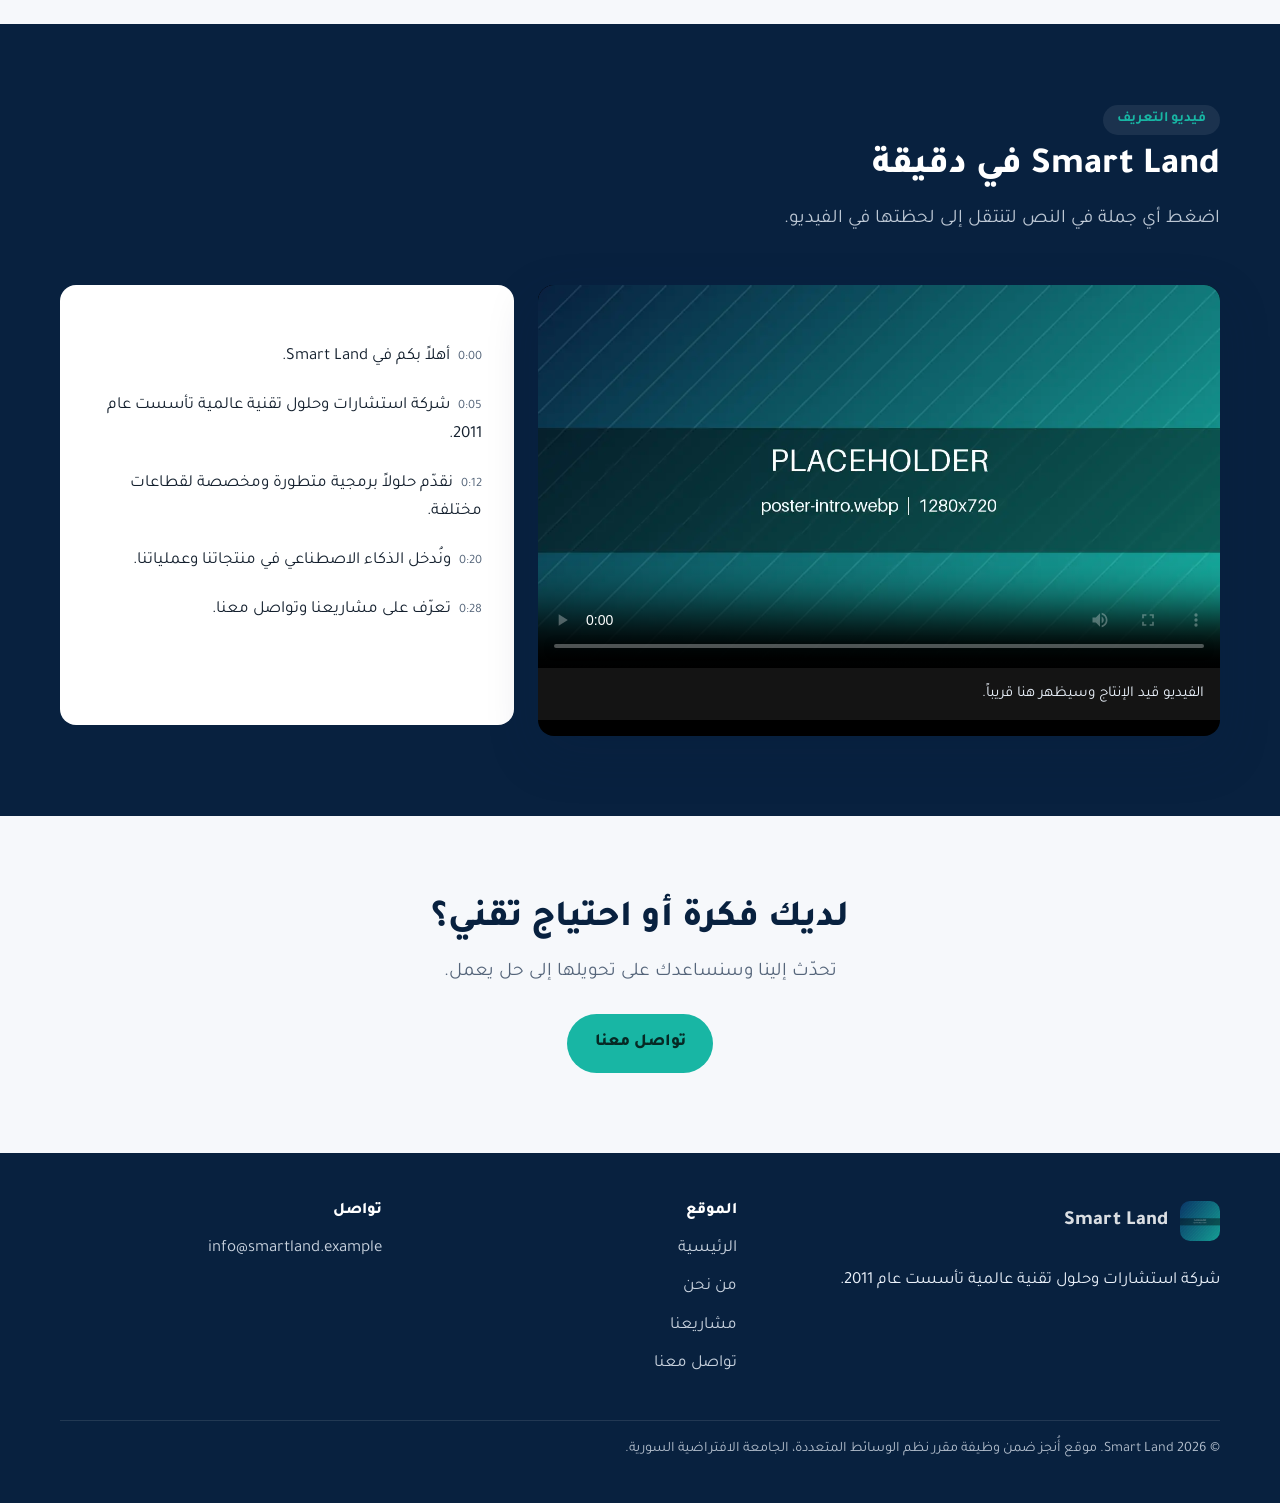
==== commit 5bd742e8: "Update index.html" ====
--- a/index.html
+++ b/index.html
@@ -129,7 +129,7 @@
           <div class="btn-row"><a class="btn btn--dark" href="about.html">تعرّف على رسالتنا</a></div>
         </div>
         <!-- TODO[R4]: صورة معالجة تعبّر عن الشركة والفريق -->
-        <img class="reveal" src="assets/images/about-team.webp" width="1200" height="800" loading="lazy" alt="فريق Smart Land أثناء العمل على حلول برمجية">
+        <img class="reveal" src="assets/images/about-team.webp" width="1200" height="800" loading="lazy" alt="رسم توضيحي مولّد بالذكاء الاصطناعي لفريق يناقش تصميم حل برمجي">
       </div>
     </section>
 
@@ -188,7 +188,7 @@
         <div class="grid">
           <!-- TODO[R4]: صور المشاريع الثلاث (نفس الأسماء، WEBP) -->
           <article class="project reveal">
-            <img src="assets/images/project-smart-signal.webp" width="1200" height="800" loading="lazy" alt="واجهة تطبيق Smart Signal لترجمة لغة الإشارة">
+            <img src="assets/images/project-smart-signal.webp" width="1200" height="800" loading="lazy" alt="رسم توضيحي مولّد بالذكاء الاصطناعي ليدين تتحدثان بلغة الإشارة أمام هاتف يترجمها إلى نص (مشروع Smart Signal)">
             <div class="project__body">
               <span class="tag">الإتاحة والذكاء الاصطناعي</span>
               <h3>Smart Signal</h3>
@@ -196,7 +196,7 @@
             </div>
           </article>
           <article class="project reveal">
-            <img src="assets/images/project-mykey.webp" width="1200" height="800" loading="lazy" alt="واجهة منصة MyKey للإعلان عن العقارات والمركبات">
+            <img src="assets/images/project-mykey.webp" width="1200" height="800" loading="lazy" alt="رسم توضيحي مولّد بالذكاء الاصطناعي لمدينة عليها دبابيس مواقع تمثّل عقارات ومركبات (منصة MyKey)">
             <div class="project__body">
               <span class="tag">عقارات ومركبات</span>
               <h3>MyKey</h3>
@@ -204,7 +204,7 @@
             </div>
           </article>
           <article class="project reveal">
-            <img src="assets/images/project-sada.webp" width="1200" height="800" loading="lazy" alt="واجهة منصة Sada للتعلم عن بعد">
+            <img src="assets/images/project-sada.webp" width="1200" height="800" loading="lazy" alt="رسم توضيحي مولّد بالذكاء الاصطناعي لطالبة تتعلم عن بعد عبر حاسوب محمول (منصة Sada)">
             <div class="project__body">
               <span class="tag">تعليم</span>
               <h3>Sada</h3>
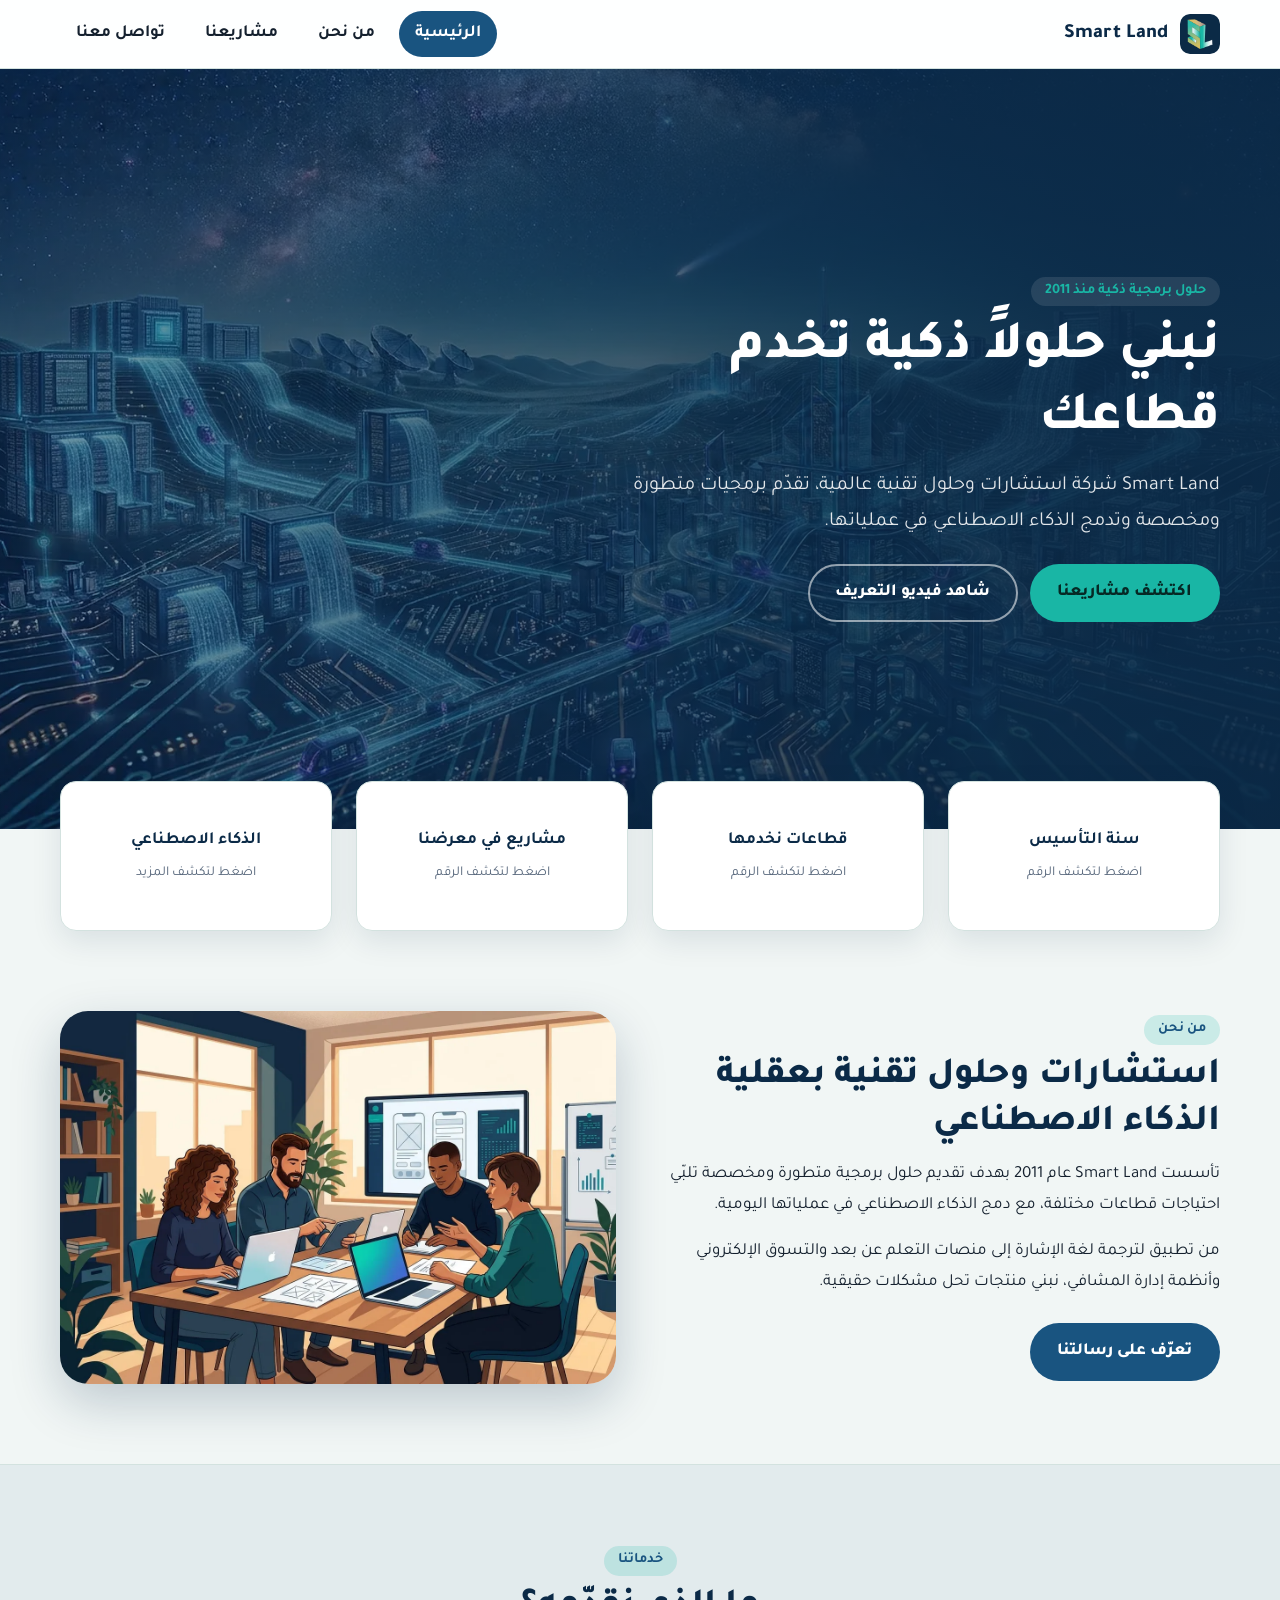
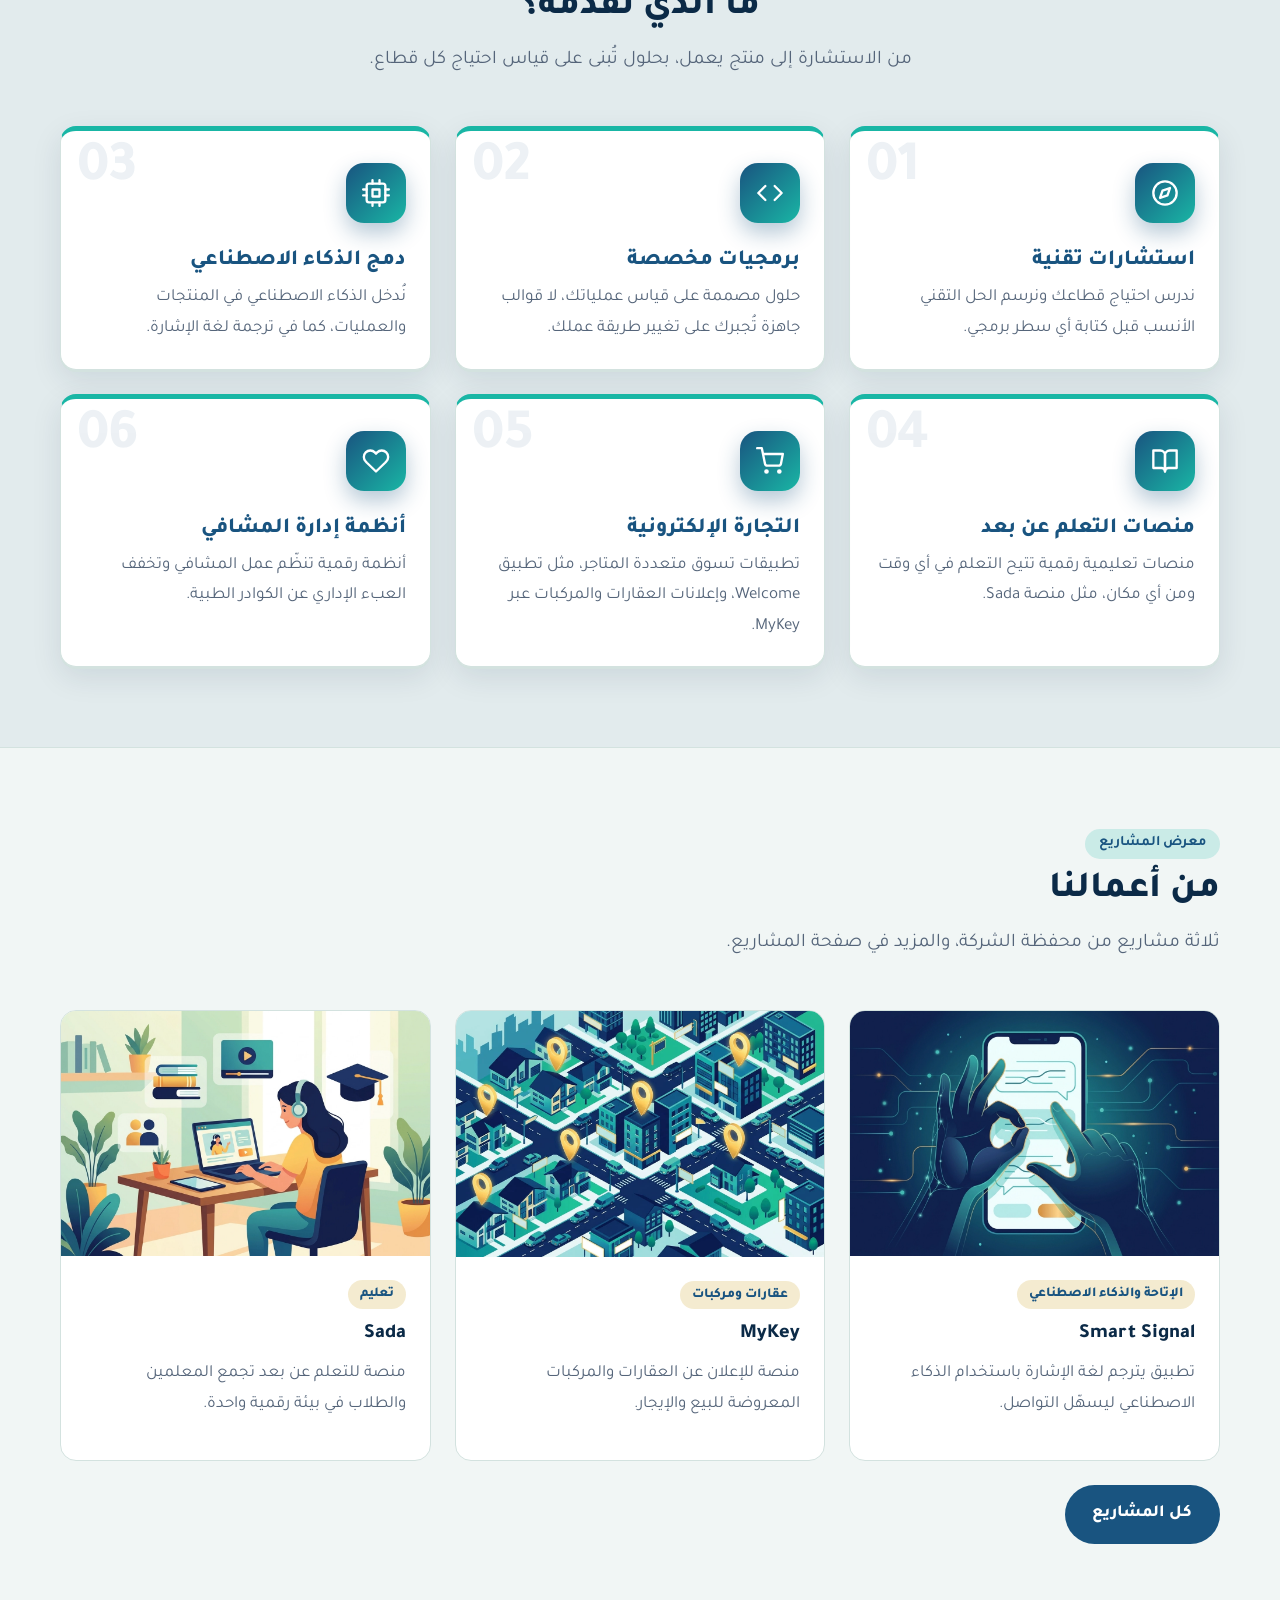
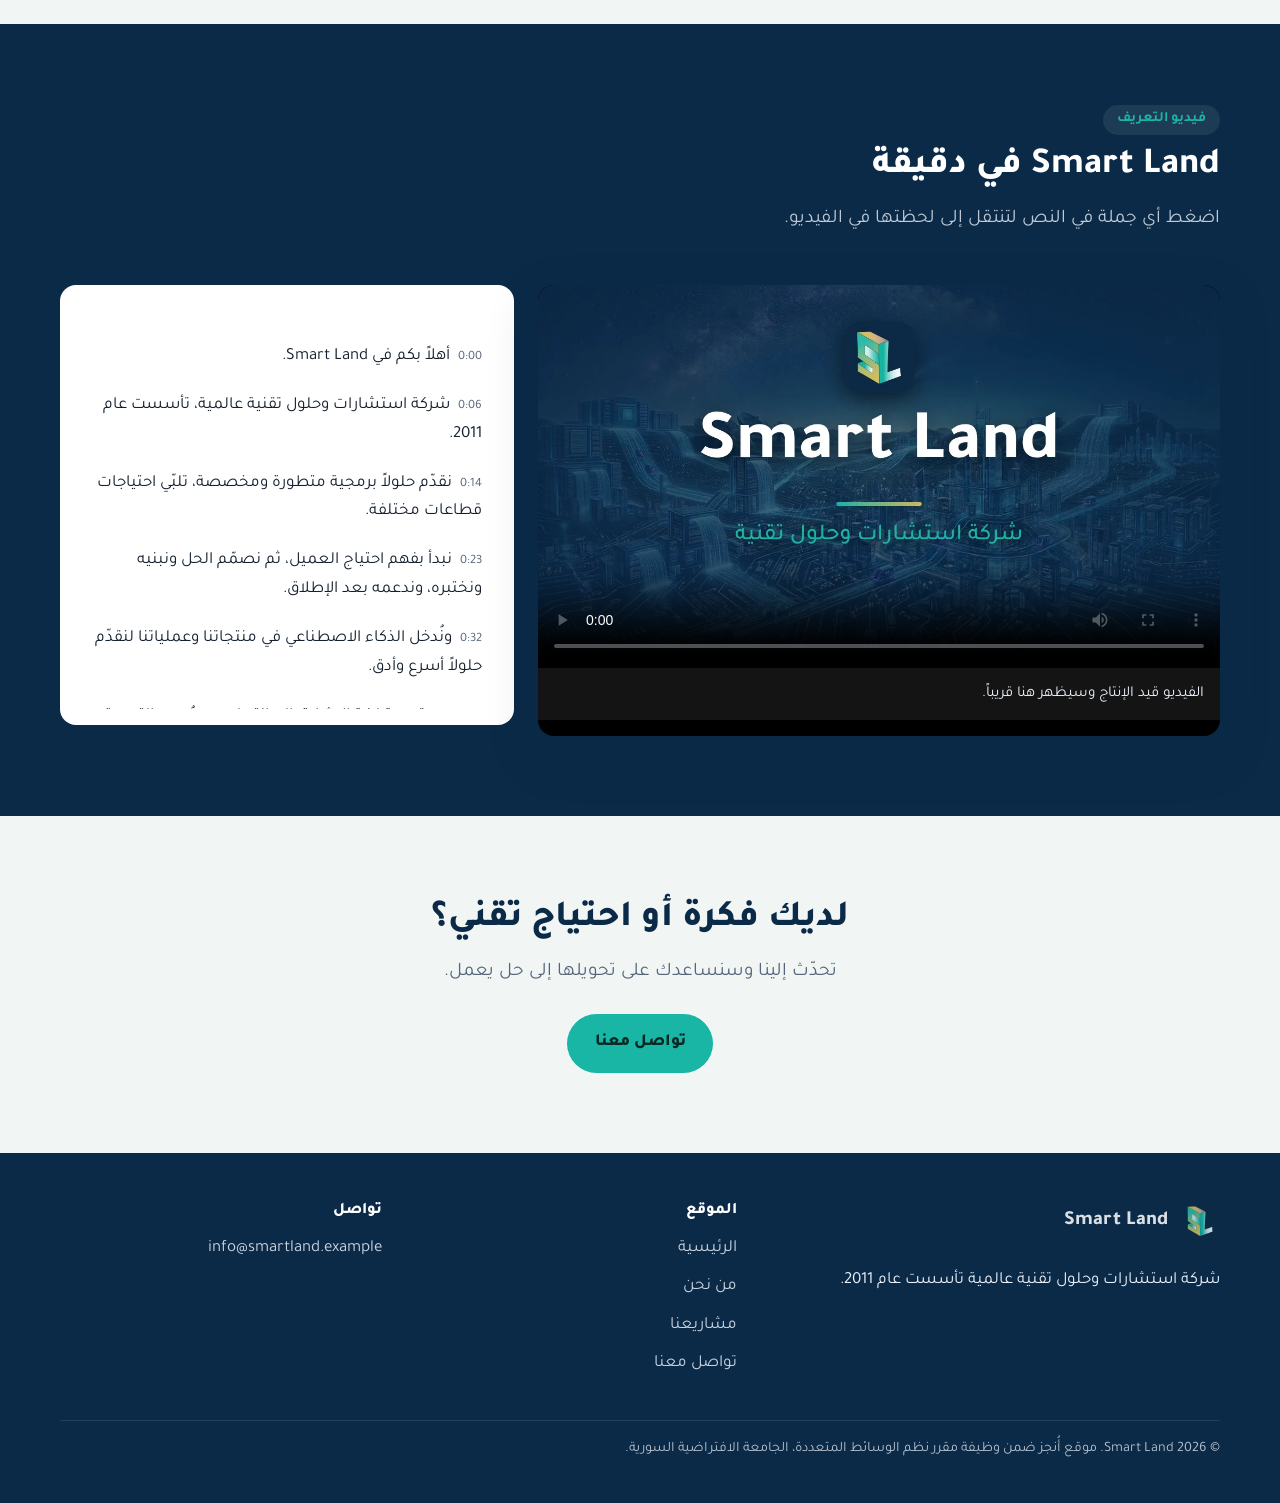
==== commit 27183136: "final update" ====
--- a/index.html
+++ b/index.html
@@ -13,7 +13,6 @@
   <link rel="stylesheet" href="css/base.css">
   <link rel="stylesheet" href="css/components.css">
   <script>document.documentElement.classList.add("js");</script>
-  <!-- TODO[R1]: بعد الاستضافة أضف og:url (اختياري) بالرابط المطلق -->
 </head>
 <body>
   <!-- أيقونات (sprite) -->
@@ -49,7 +48,6 @@
   <main id="main">
     <!-- ========== الواجهة الرئيسية ========== -->
     <section class="hero">
-      <!-- TODO[R4]: استبدل hero.webp بصورة معالجة (1600×900، ≤250KB) -->
       <img class="hero__bg" src="assets/images/hero.webp" width="1600" height="900" alt="" fetchpriority="high">
       <div class="container">
         <span class="eyebrow">حلول برمجية ذكية منذ 2011</span>
@@ -123,12 +121,10 @@
         <div class="reveal">
           <span class="eyebrow">من نحن</span>
           <h2>استشارات وحلول تقنية بعقلية الذكاء الاصطناعي</h2>
-          <!-- TODO[R7]: أعد صياغة الفقرة بنص موثَّق (يمكن توليده بالذكاء الاصطناعي مع تسجيله في docs/ai-log.md) -->
           <p>تأسست Smart Land عام 2011 بهدف تقديم حلول برمجية متطورة ومخصصة تلبّي احتياجات قطاعات مختلفة، مع دمج الذكاء الاصطناعي في عملياتها اليومية.</p>
           <p>من تطبيق لترجمة لغة الإشارة إلى منصات التعلم عن بعد والتسوق الإلكتروني وأنظمة إدارة المشافي، نبني منتجات تحل مشكلات حقيقية.</p>
           <div class="btn-row"><a class="btn btn--dark" href="about.html">تعرّف على رسالتنا</a></div>
         </div>
-        <!-- TODO[R4]: صورة معالجة تعبّر عن الشركة والفريق -->
         <img class="reveal" src="assets/images/about-team.webp" width="1200" height="800" loading="lazy" alt="رسم توضيحي مولّد بالذكاء الاصطناعي لفريق يناقش تصميم حل برمجي">
       </div>
     </section>
@@ -141,7 +137,6 @@
           <h2>ما الذي نقدّمه؟</h2>
           <p class="lead">من الاستشارة إلى منتج يعمل، بحلول تُبنى على قياس احتياج كل قطاع.</p>
         </div>
-        <!-- TODO[R7]: راجع نصوص الخدمات وأضف تفاصيل موثَّقة -->
         <div class="grid">
           <article class="card reveal">
             <span class="icon"><svg aria-hidden="true"><use href="#i-compass"/></svg></span>
@@ -186,7 +181,6 @@
           <p class="lead">ثلاثة مشاريع من محفظة الشركة، والمزيد في صفحة المشاريع.</p>
         </div>
         <div class="grid">
-          <!-- TODO[R4]: صور المشاريع الثلاث (نفس الأسماء، WEBP) -->
           <article class="project reveal">
             <img src="assets/images/project-smart-signal.webp" width="1200" height="800" loading="lazy" alt="رسم توضيحي مولّد بالذكاء الاصطناعي ليدين تتحدثان بلغة الإشارة أمام هاتف يترجمها إلى نص (مشروع Smart Signal)">
             <div class="project__body">
@@ -224,7 +218,6 @@
           <h2>Smart Land في دقيقة</h2>
           <p class="lead">اضغط أي جملة في النص لتنتقل إلى لحظتها في الفيديو.</p>
         </div>
-        <!-- TODO[R5]: assets/video/intro.mp4 + assets/video/intro.ar.vtt + poster-intro.webp -->
         <div class="video-block" data-video-block>
           <div class="video-player">
             <video controls preload="metadata" playsinline poster="assets/images/poster-intro.webp">
--- a/css/tokens.css
+++ b/css/tokens.css
@@ -1,25 +1,25 @@
 /* ==========================================================================
    tokens.css — هوية Smart Land (المتغيرات فقط)
-   TODO[R3]: استبدل القيم أدناه بقيم دليل الهوية المعتمد. لا تغيّر أسماء المتغيرات.
+   قيم الهوية مأخوذة من ملفات R3 (تُراجَع قبل الاعتماد النهائي). لا تغيّر أسماء المتغيرات.
    باقي ملفات CSS تقرأ من هنا فقط، فتغيير هذا الملف يغيّر مظهر الموقع كله.
    ========================================================================== */
 
 :root {
-  /* الألوان (قيم مؤقتة حتى اعتماد الهوية) */
-  --color-primary: #0b3a6f;
+  /* الألوان (من ملفات هوية R3) */
+  --color-primary: #195480;
   --color-primary-contrast: #ffffff;
-  --color-accent: #18b6a4;
+  --color-accent: #19b6a5;
   --color-accent-contrast: #062925;
-  --color-highlight: #f2a93b;
+  --color-highlight: #d8b858;
 
-  --color-bg: #f6f8fb;
+  --color-bg: #f1f6f5;
   --color-surface: #ffffff;
-  --color-dark: #08213f;
+  --color-dark: #0b2a47;
   --color-dark-contrast: #eaf1fa;
 
   --color-text: #14202e;
   --color-text-muted: #55657a;
-  --color-border: #dbe3ee;
+  --color-border: #d3e2df;
 
   /* الخطوط (Tajawal تُحمَّل من Google Fonts في رأس كل صفحة) */
   --font-body: "Tajawal", "Segoe UI", Tahoma, Arial, sans-serif;
@@ -29,8 +29,8 @@
   --radius-sm: 8px;
   --radius: 16px;
   --radius-lg: 28px;
-  --shadow: 0 10px 30px rgba(8, 33, 63, 0.10);
-  --shadow-strong: 0 18px 50px rgba(8, 33, 63, 0.22);
+  --shadow: 0 10px 30px rgba(11, 42, 71, 0.10);
+  --shadow-strong: 0 18px 50px rgba(11, 42, 71, 0.22);
 
   /* المسافات والعرض */
   --space-1: 0.25rem;
--- a/css/components.css
+++ b/css/components.css
@@ -630,3 +630,45 @@
   .section--cards .card:hover,
   .section--cards .card:hover .icon { transform: none; }
 }
+
+/* ---------- هويتنا البصرية (صفحة من نحن) ---------- */
+.logo-panel {
+  display: grid;
+  place-items: center;
+  padding: var(--space-5);
+  margin-block: var(--space-5) 0;
+  background:
+    radial-gradient(420px 220px at 100% 0%, color-mix(in srgb, var(--color-accent) 30%, transparent), transparent 70%),
+    var(--color-dark);
+  border-radius: var(--radius);
+}
+.logo-panel img { width: min(220px, 70%); height: auto; }
+.swatches {
+  list-style: none;
+  padding: 0;
+  margin: var(--space-4) 0 0;
+  display: grid;
+  grid-template-columns: repeat(2, minmax(0, 1fr));
+  gap: var(--space-3);
+}
+.swatches li {
+  display: flex;
+  align-items: center;
+  gap: var(--space-3);
+  padding: var(--space-3);
+  background: var(--color-surface);
+  border: 1px solid var(--color-border);
+  border-radius: var(--radius-sm);
+  line-height: 1.4;
+}
+.swatches .chip {
+  flex: none;
+  width: 44px;
+  height: 44px;
+  border-radius: 12px;
+  background: var(--sw);
+  box-shadow: inset 0 0 0 1px rgba(0, 0, 0, 0.1);
+}
+.swatches strong { display: block; color: var(--color-dark); }
+.swatches code { direction: ltr; unicode-bidi: isolate; font-size: 0.85rem; color: var(--color-text-muted); }
+@media (max-width: 520px) { .swatches { grid-template-columns: 1fr; } }
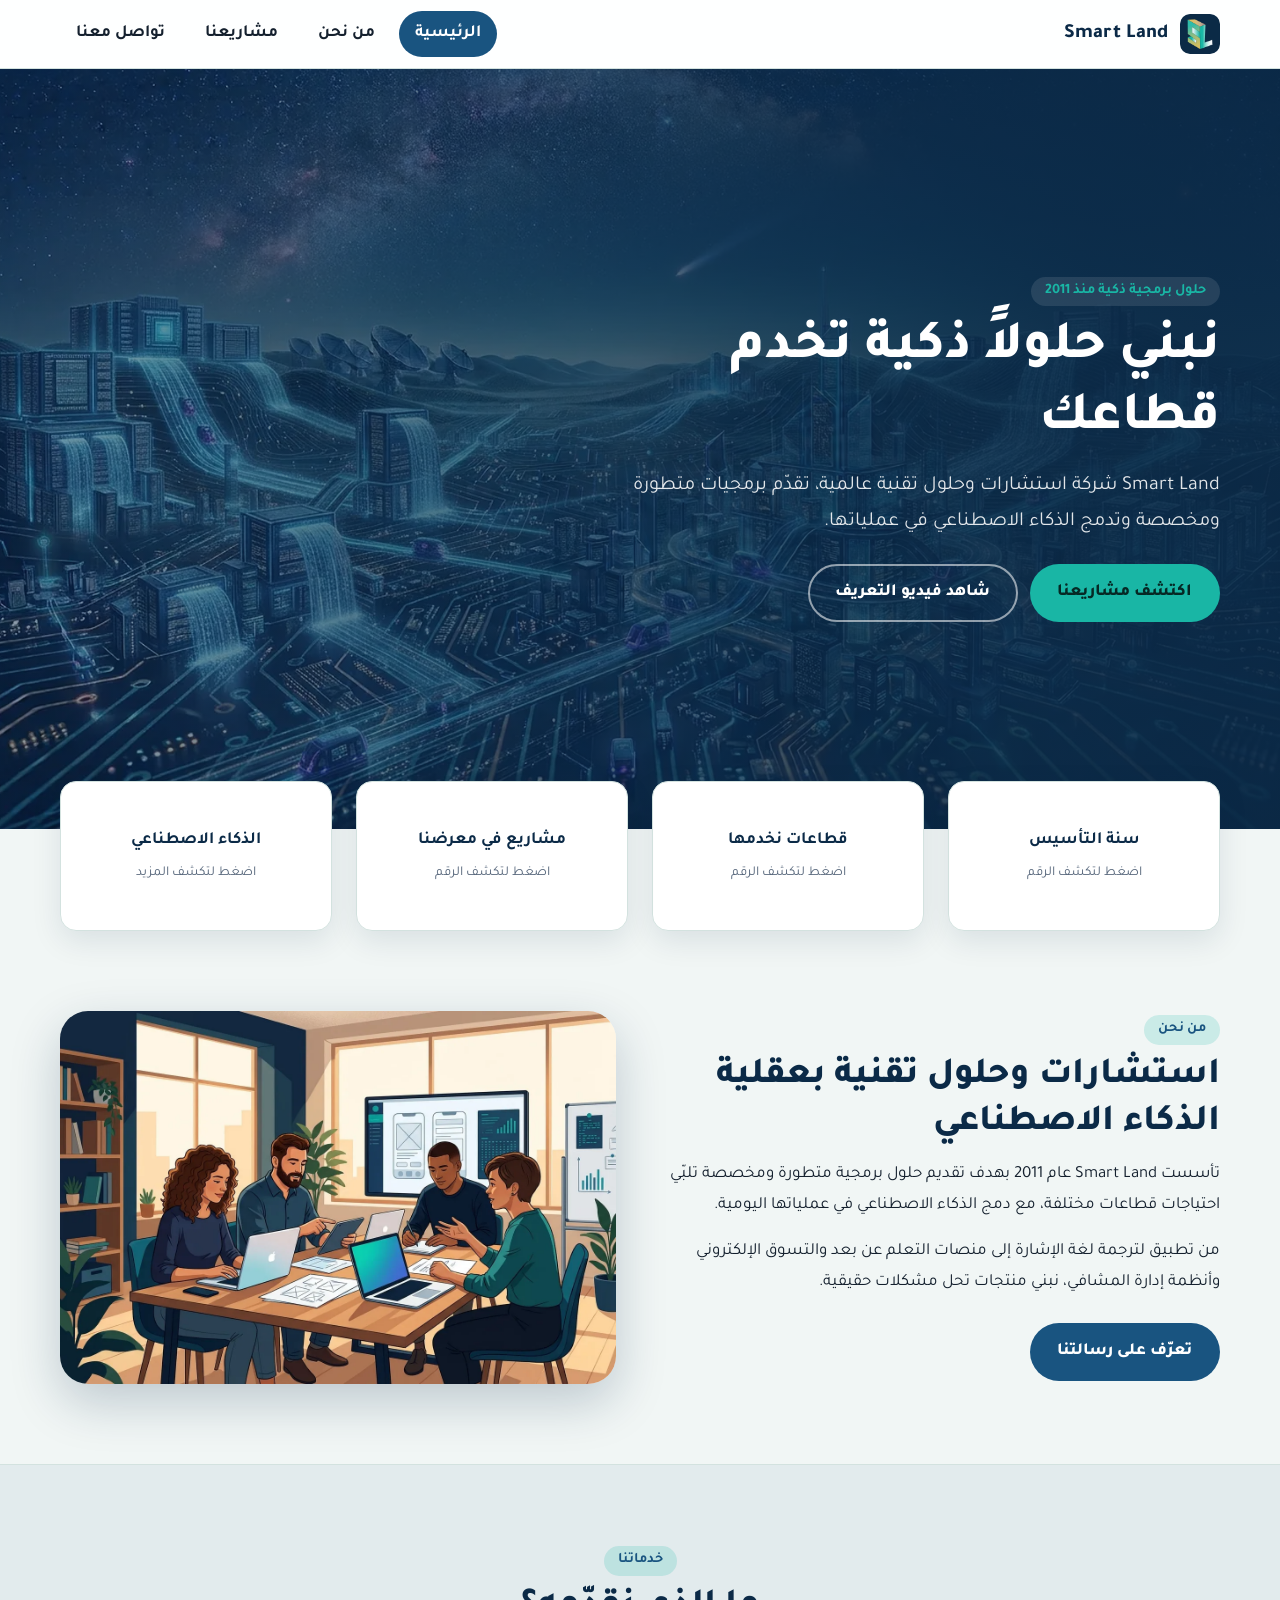
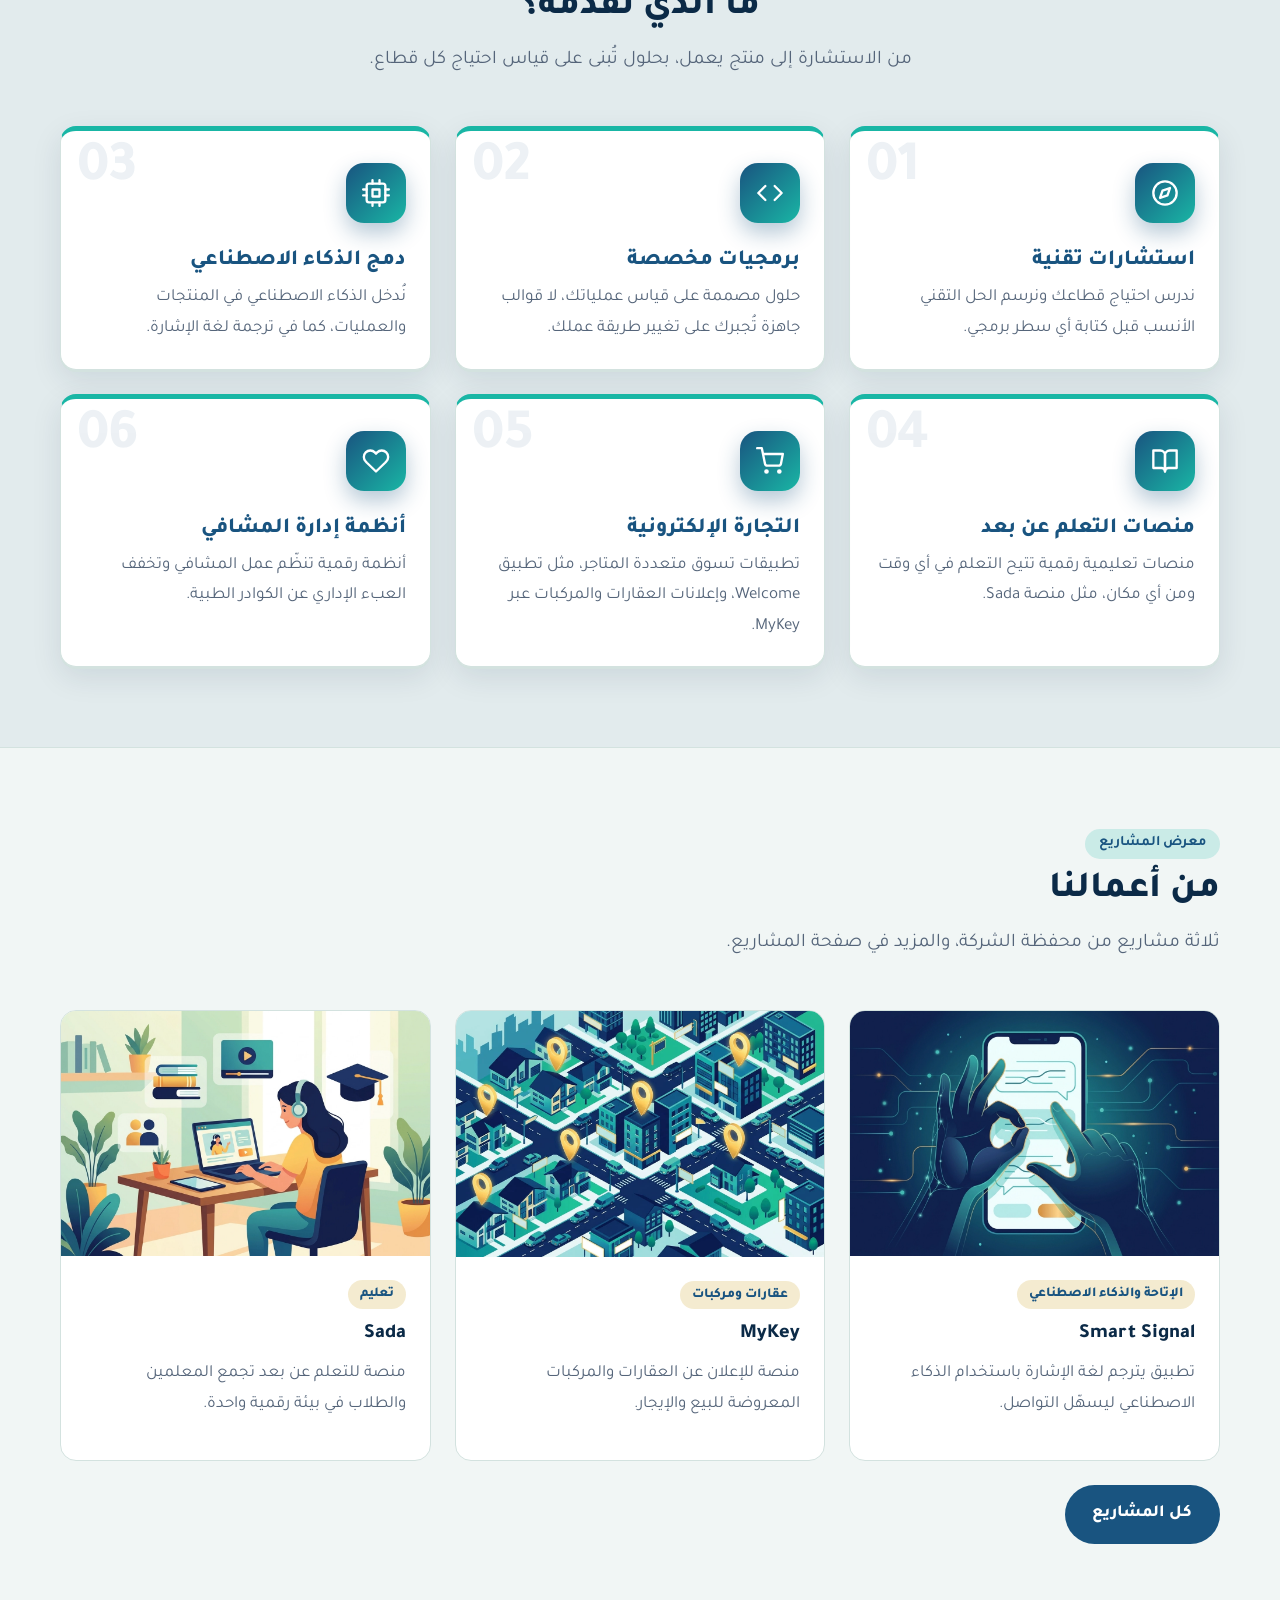
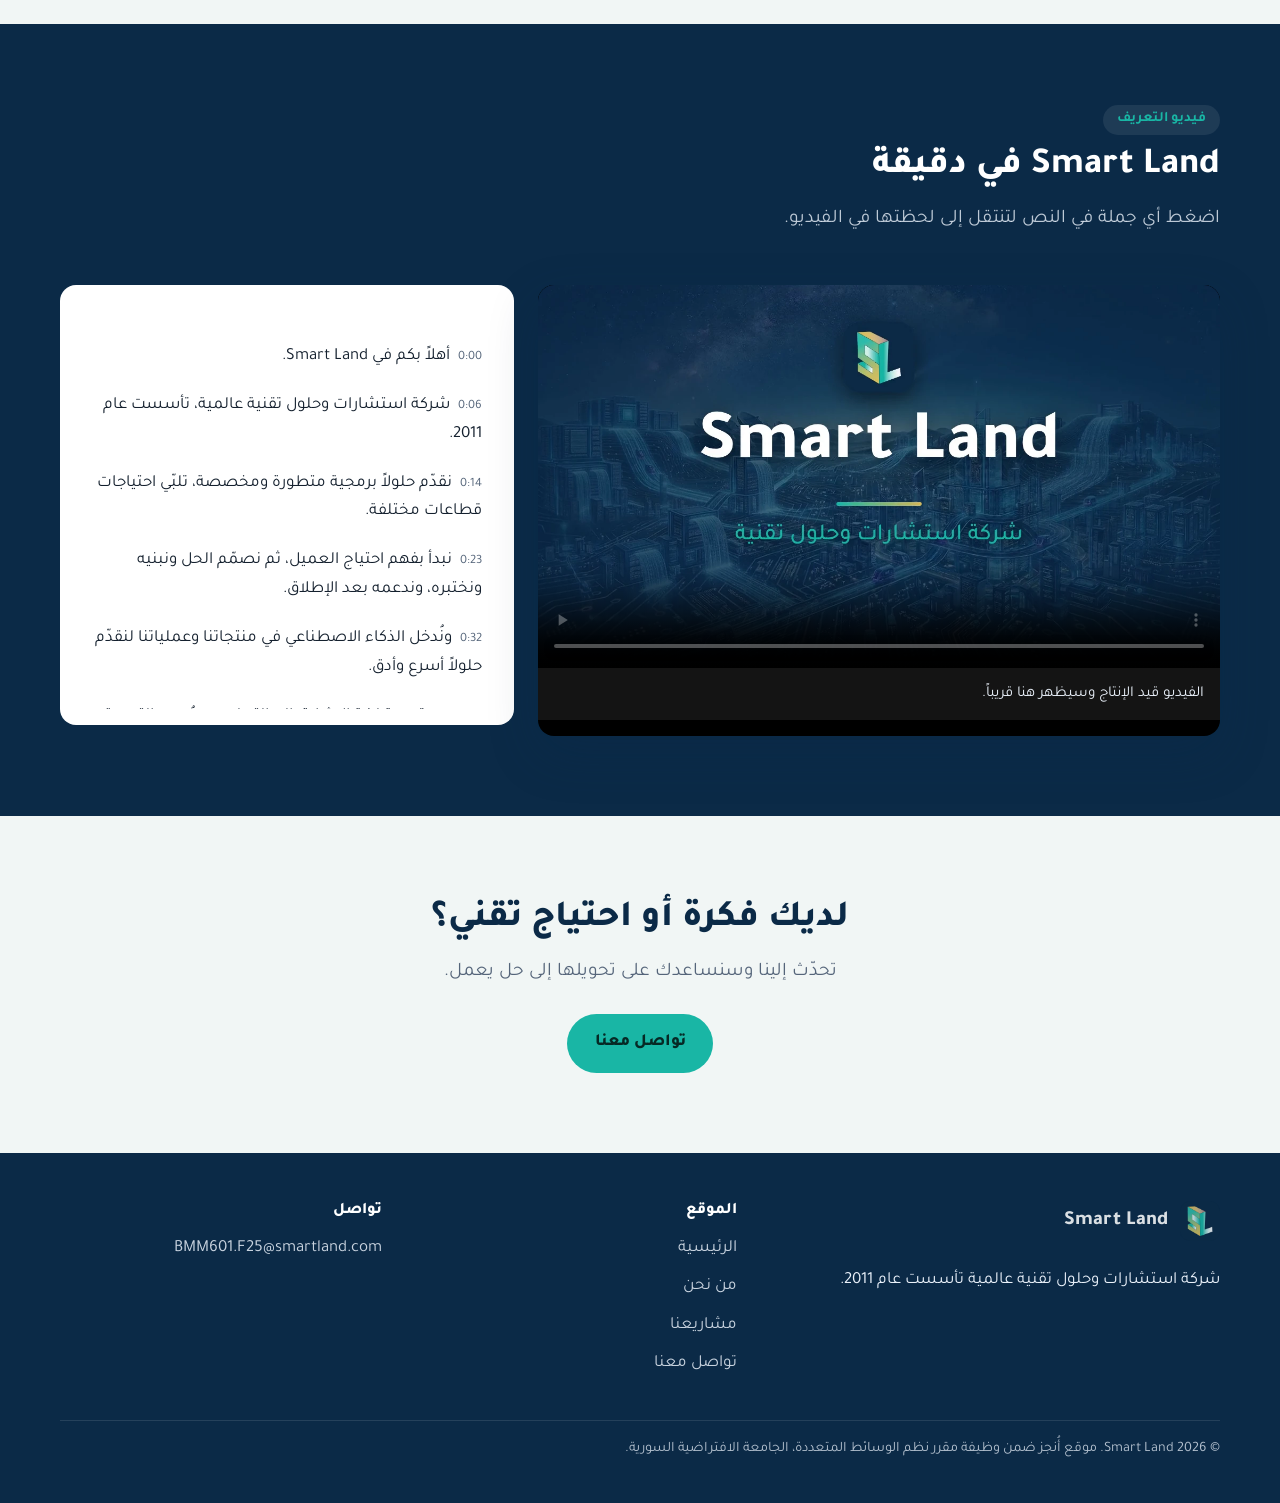
==== commit fca7e1bf: "3" ====
--- a/index.html
+++ b/index.html
@@ -264,7 +264,7 @@
         <div>
           <h3>تواصل</h3>
           <!-- TODO[R7]: ضع بيانات التواصل الرسمية للشركة بدل القيمة المؤقتة -->
-          <ul><li><a href="mailto:info@smartland.example">info@smartland.example</a></li></ul>
+          <ul><li><a href="mailto:BMM601.F25@smartland.com">BMM601.F25@smartland.com</a></li></ul>
         </div>
       </div>
       <p class="footer-note">© <span data-year>2026</span> Smart Land. موقع أُنجز ضمن وظيفة مقرر نظم الوسائط المتعددة، الجامعة الافتراضية السورية.</p>
